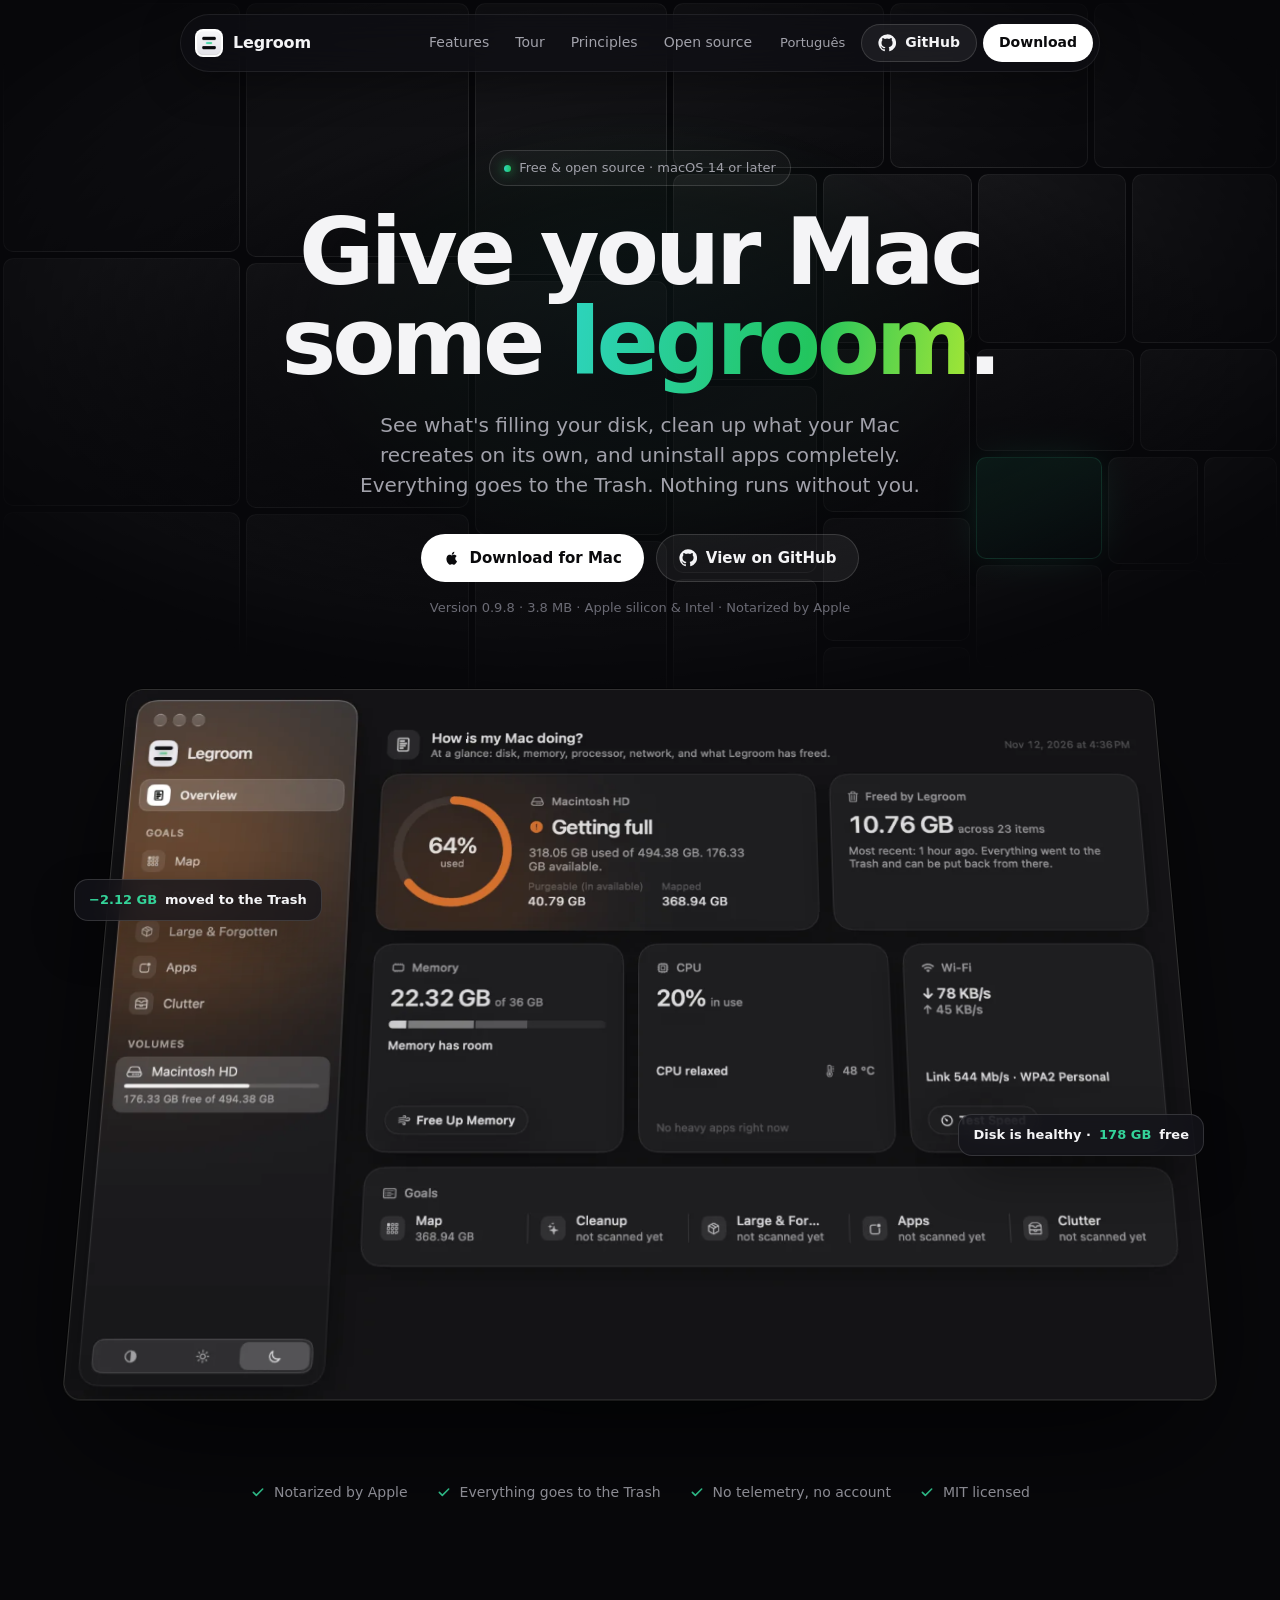
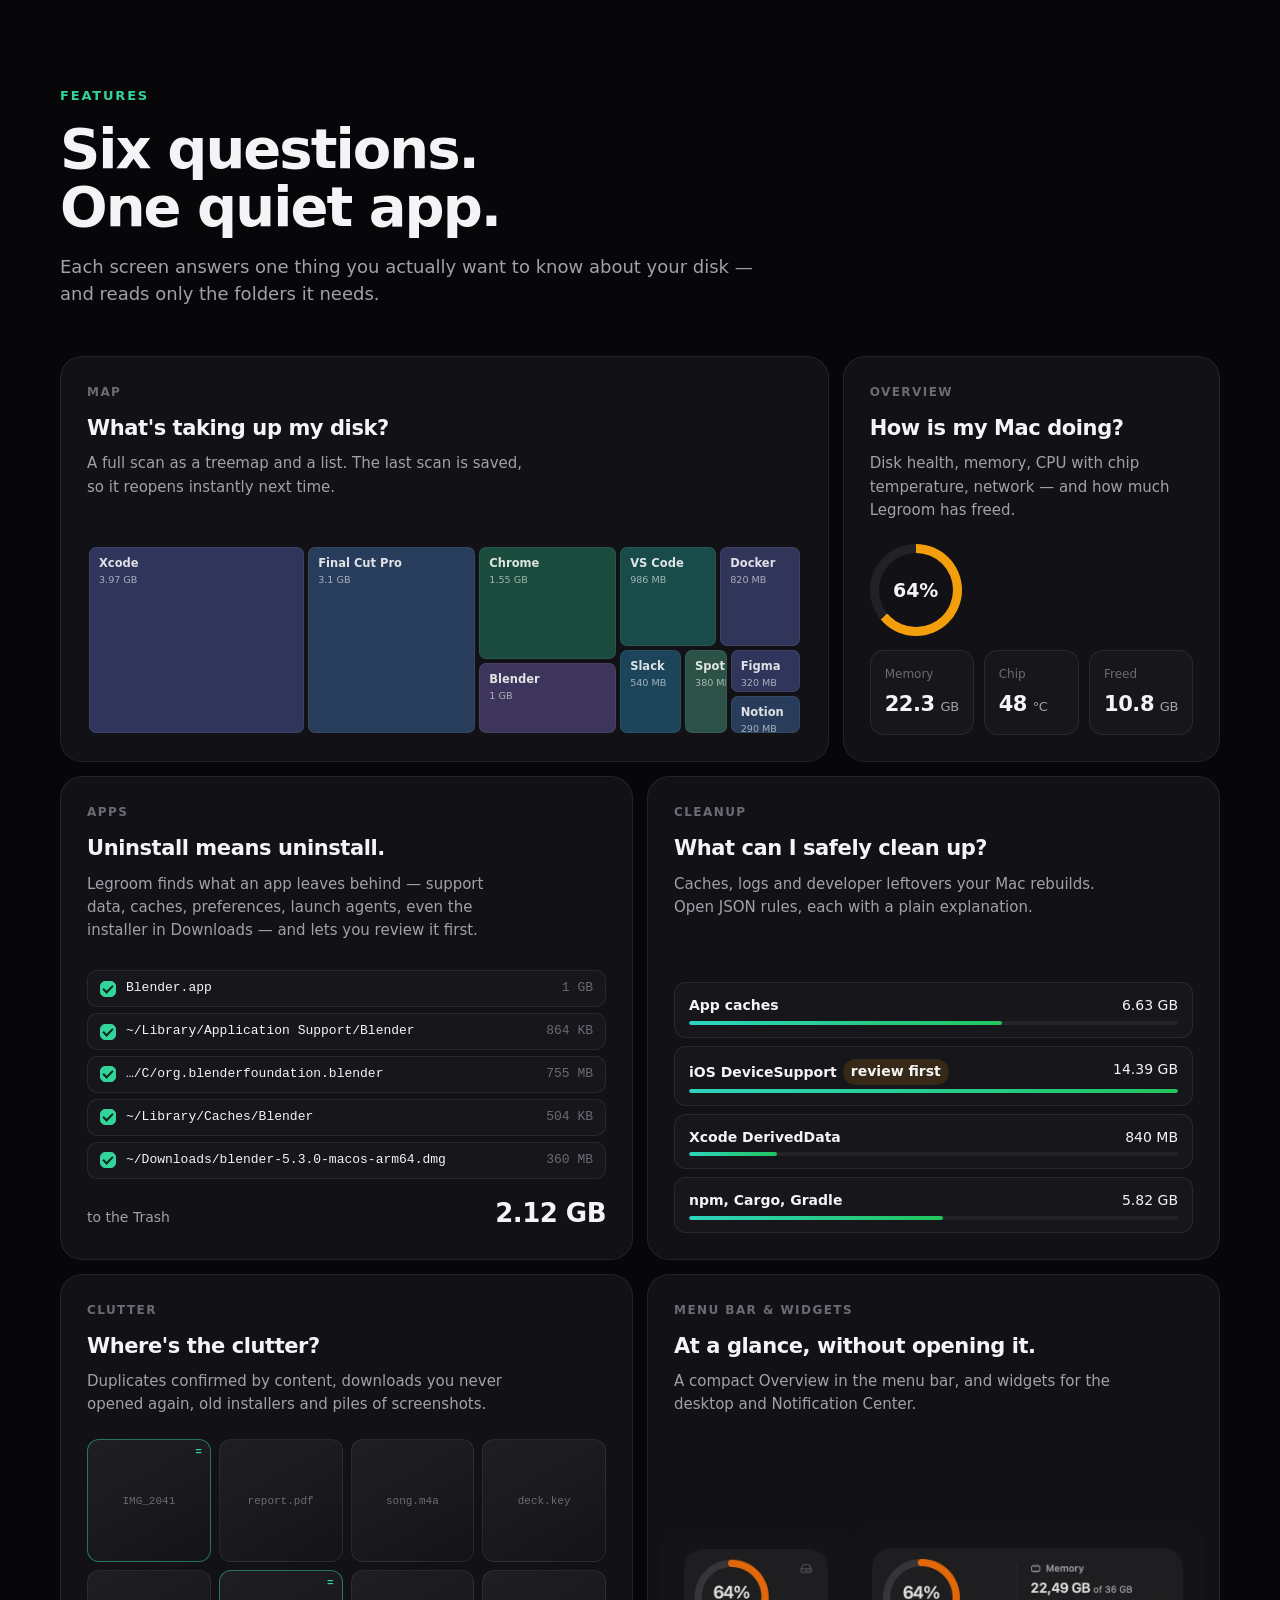
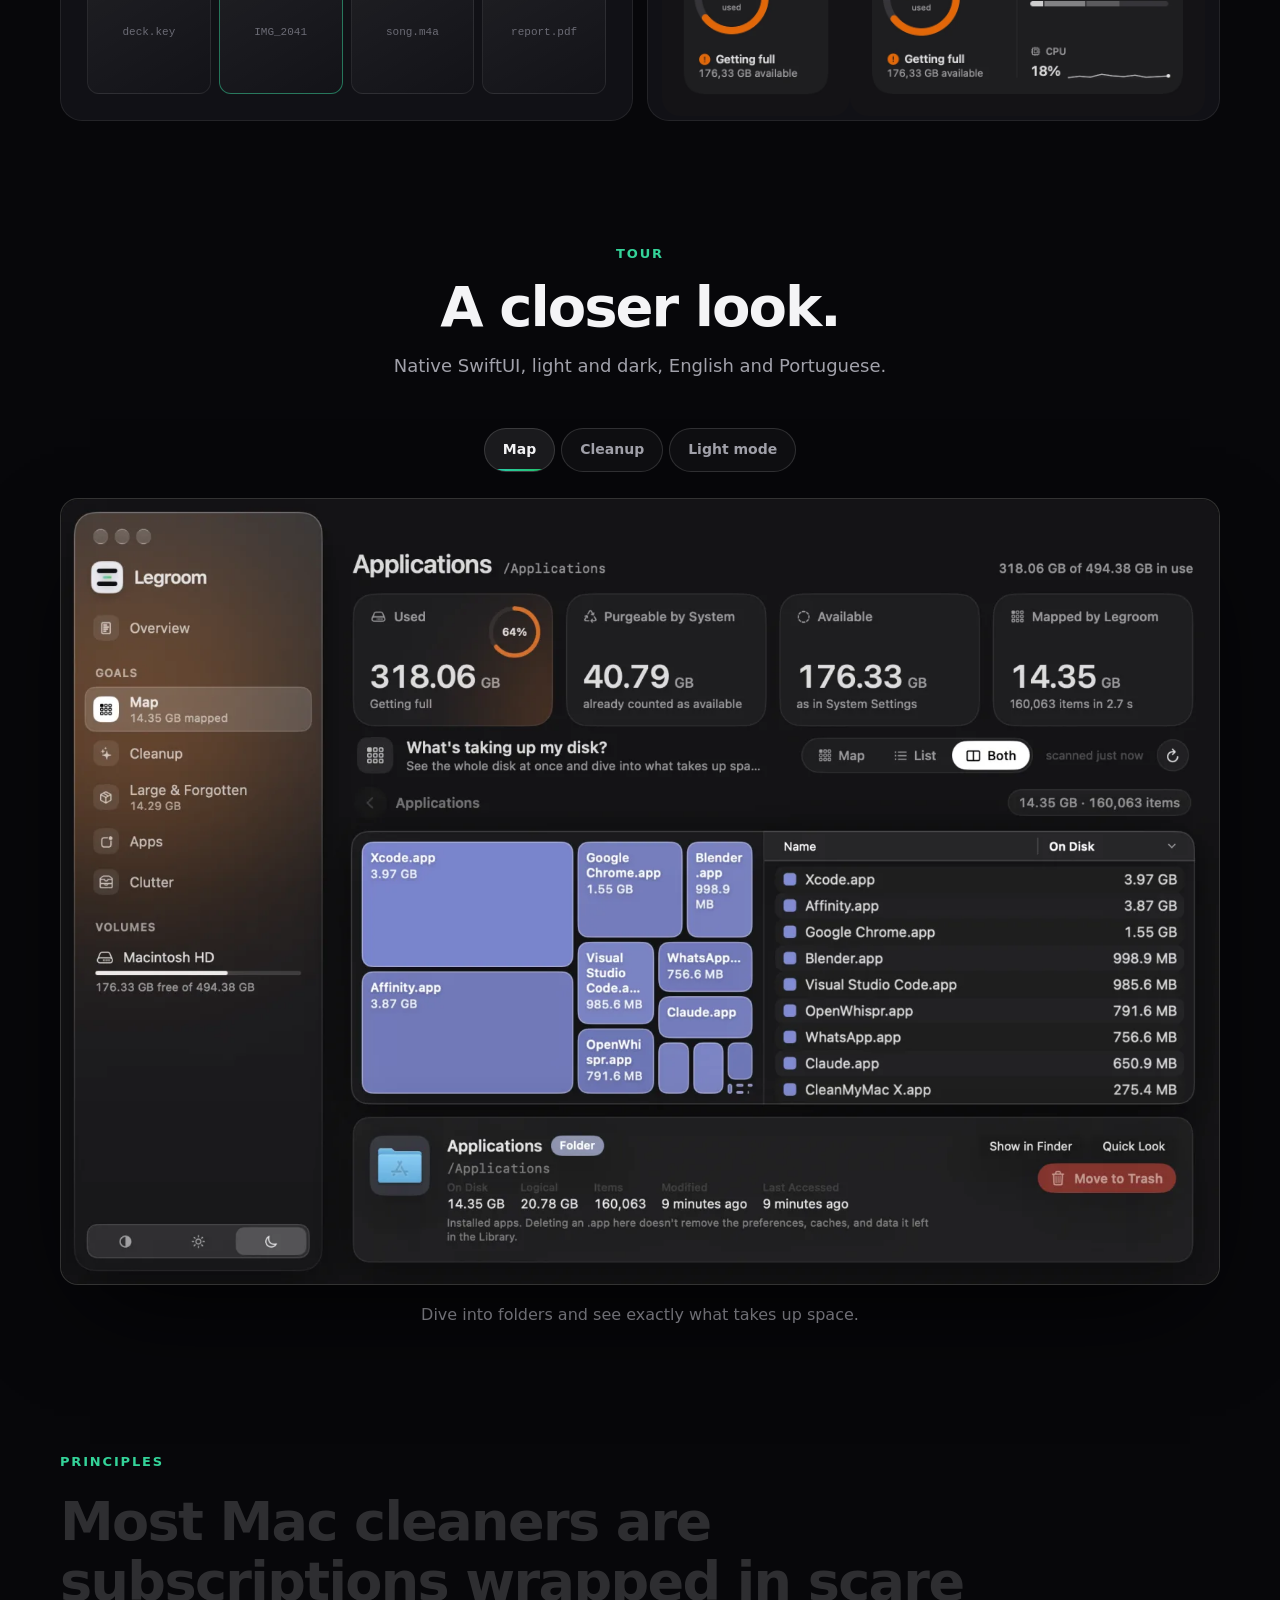
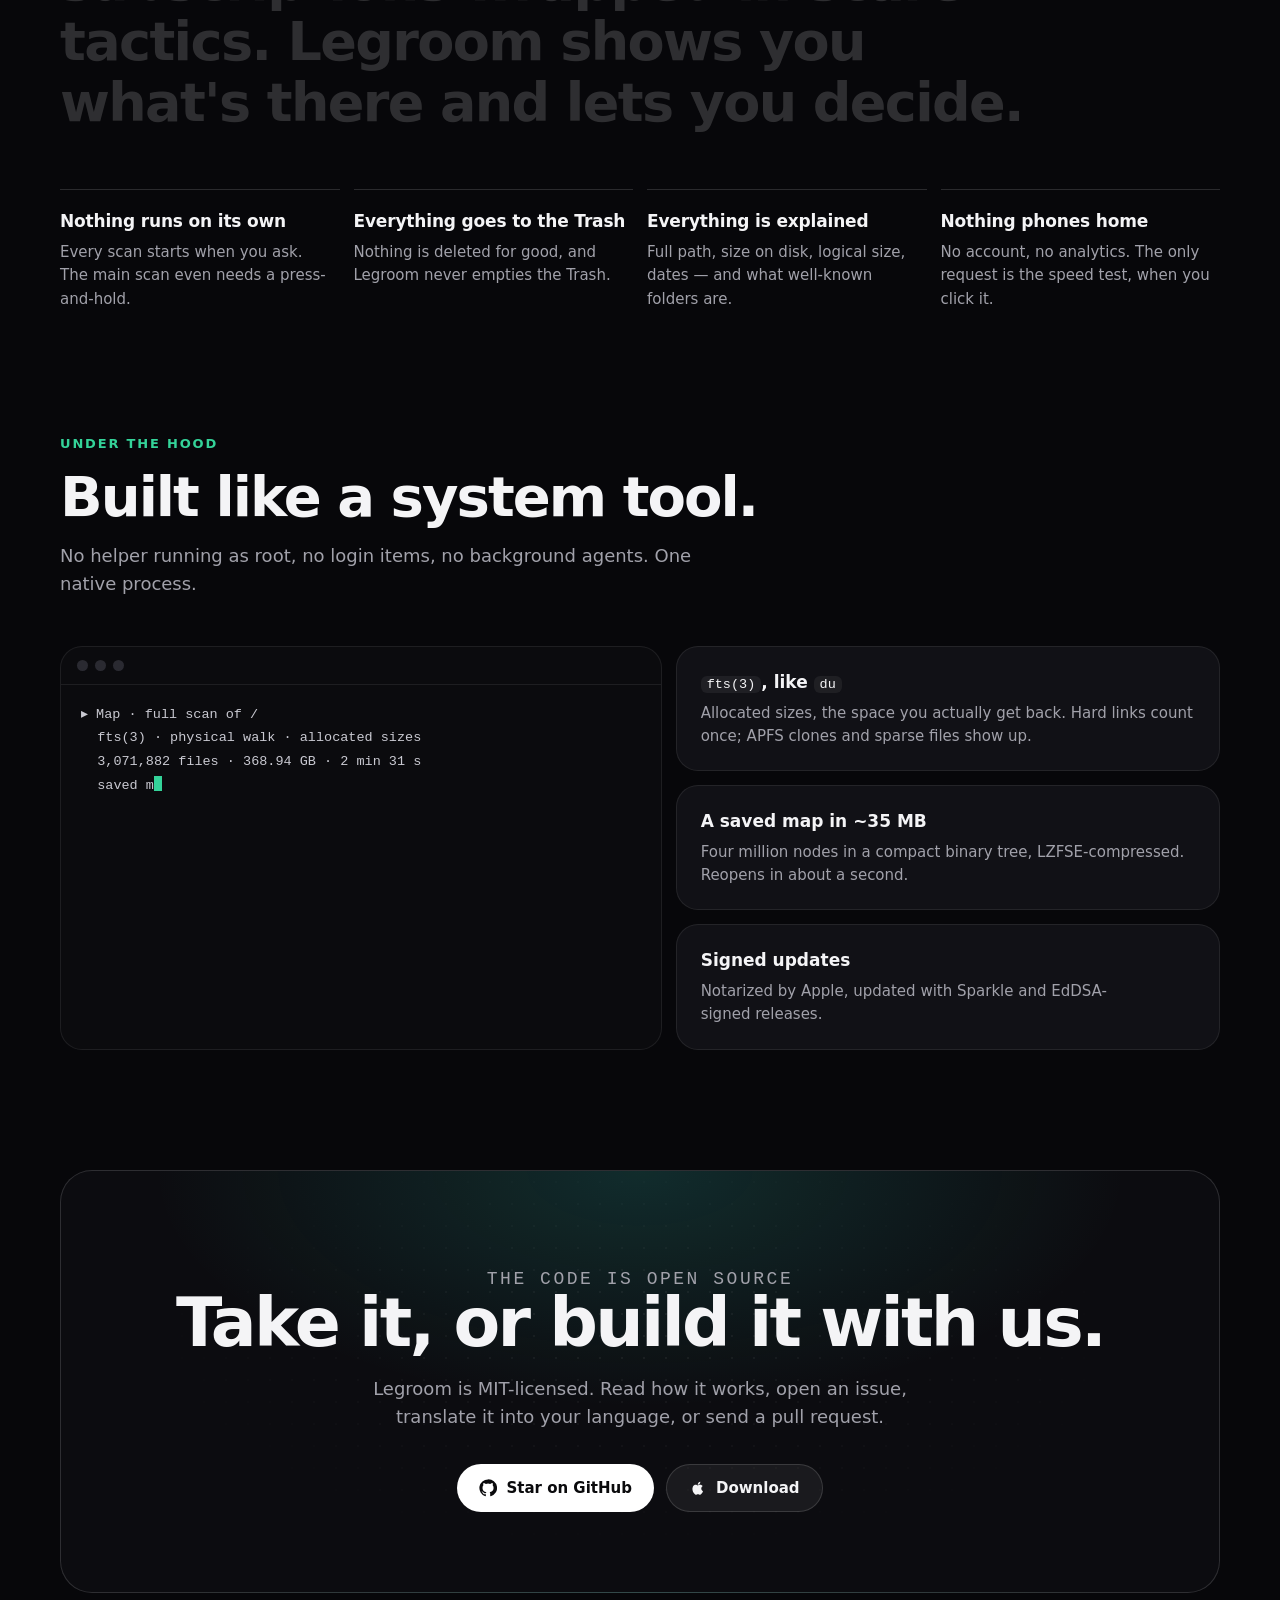
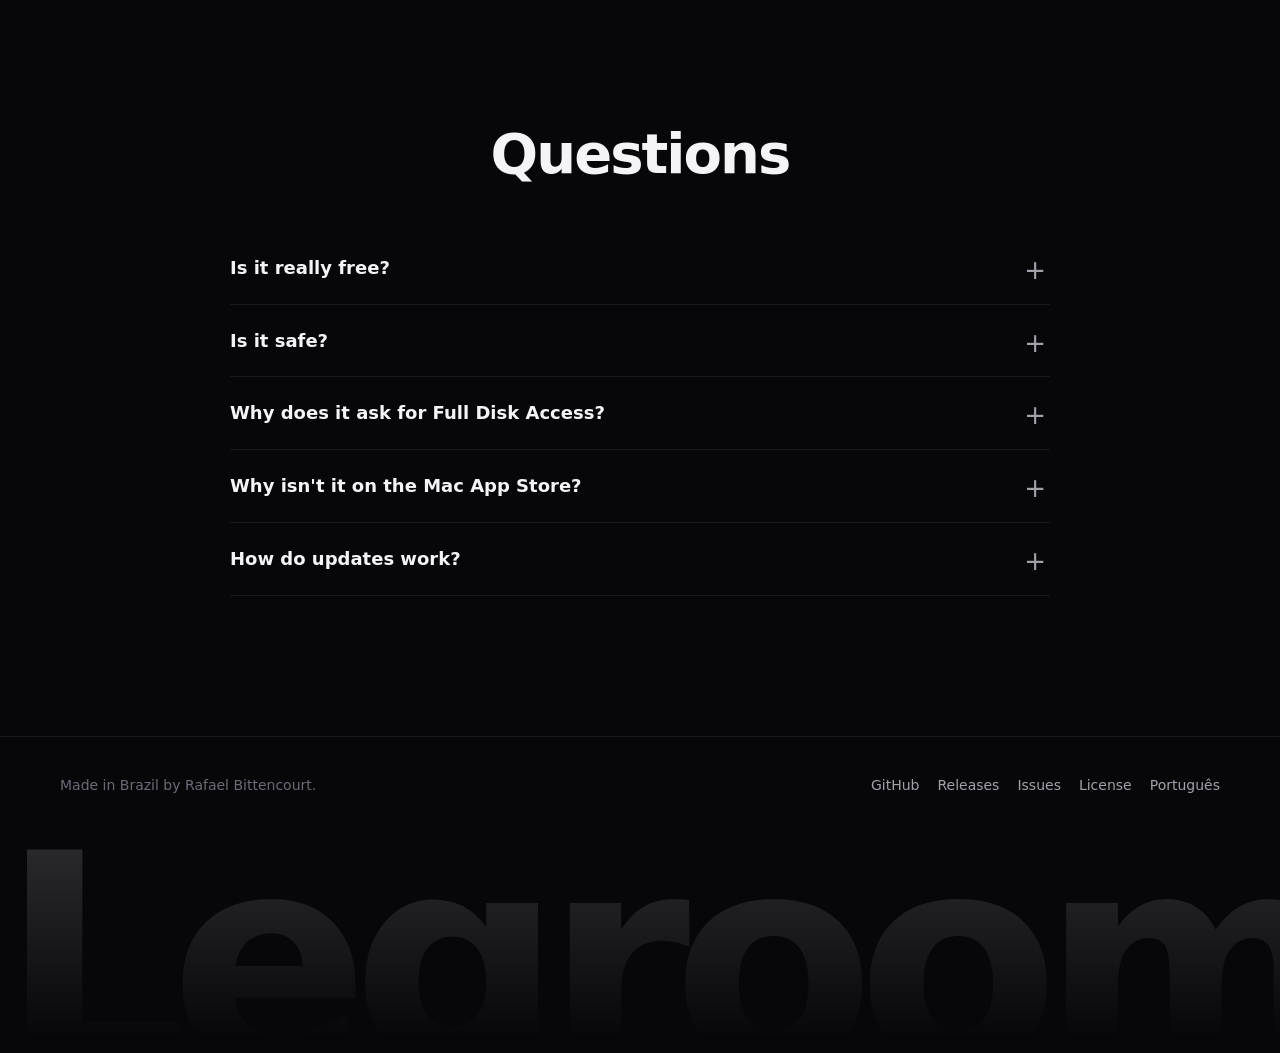
==== docs/index.html @ 9e1b2bcd "Add the website (GitHub Pages, English and Portuguese) A one-page site in docs/, generated by tools/" ====
<!doctype html>
<html lang="en">
<head>
<meta charset="utf-8">
<meta name="viewport" content="width=device-width, initial-scale=1, viewport-fit=cover">
<title>Legroom — free, open-source storage manager for Mac</title>
<meta name="description" content="See what&#x27;s filling your Mac&#x27;s disk, clean up caches safely and uninstall apps completely. Free and open source. Everything goes to the Trash; nothing runs on its own.">
<link rel="canonical" href="https://rafabittt.github.io/legroom/">
<link rel="alternate" hreflang="en" href="https://rafabittt.github.io/legroom/">
<link rel="alternate" hreflang="pt-BR" href="https://rafabittt.github.io/legroom/pt/">
<link rel="alternate" hreflang="x-default" href="https://rafabittt.github.io/legroom/">
<meta name="theme-color" content="#07070a">
<meta property="og:type" content="website">
<meta property="og:title" content="Legroom — free, open-source storage manager for Mac">
<meta property="og:description" content="See what&#x27;s filling your Mac&#x27;s disk, clean up caches safely and uninstall apps completely. Free and open source. Everything goes to the Trash; nothing runs on its own.">
<meta property="og:url" content="https://rafabittt.github.io/legroom/">
<meta property="og:image" content="https://rafabittt.github.io/legroom/assets/og.png">
<meta property="og:image:width" content="1200"><meta property="og:image:height" content="630">
<meta name="twitter:card" content="summary_large_image">
<link rel="icon" type="image/png" href="assets/favicon.png">
<link rel="apple-touch-icon" href="assets/icon-180.png">
<link rel="stylesheet" href="assets/site.css?v=727777f7">
<link rel="preload" as="image" href="assets/overview-en.webp" fetchpriority="high">
<script type="application/ld+json">{"@context": "https://schema.org", "@type": "SoftwareApplication", "name": "Legroom", "operatingSystem": "macOS 14 or later", "applicationCategory": "UtilitiesApplication", "offers": {"@type": "Offer", "price": "0", "priceCurrency": "USD"}, "description": "See what's filling your Mac's disk, clean up caches safely and uninstall apps completely. Free and open source. Everything goes to the Trash; nothing runs on its own.", "url": "https://rafabittt.github.io/legroom/", "downloadUrl": "https://github.com/rafabittt/legroom/releases/latest", "license": "https://opensource.org/licenses/MIT", "codeRepository": "https://github.com/rafabittt/legroom", "inLanguage": "en", "image": "https://rafabittt.github.io/legroom/assets/og.png", "author": {"@type": "Person", "name": "Rafael Bittencourt"}}</script>
</head>
<body>
<a class="skip" href="#main">Skip to content</a>
<header class="nav">
  <a class="brand" href="./"><img src="assets/icon-180.png" alt="" width="28" height="28">Legroom</a>
  <nav class="links" aria-label="Sections"><a href="#features">Features</a><a href="#tour">Tour</a><a href="#principles">Principles</a><a href="#open-source">Open source</a></nav>
  <a class="lang" href="pt/" hreflang="pt-BR" lang="pt-BR">Português</a>
  <a class="btn btn-ghost btn-sm" href="https://github.com/rafabittt/legroom" aria-label="GitHub"><svg viewBox="0 0 24 24" fill="currentColor" aria-hidden="true"><path d="M12 .5a11.5 11.5 0 0 0-3.64 22.41c.58.1.79-.25.79-.56v-2c-3.2.7-3.88-1.37-3.88-1.37-.52-1.33-1.28-1.69-1.28-1.69-1.05-.72.08-.7.08-.7 1.16.08 1.77 1.19 1.77 1.19 1.03 1.77 2.7 1.26 3.36.96.1-.75.4-1.26.73-1.55-2.55-.29-5.24-1.28-5.24-5.69 0-1.26.45-2.29 1.19-3.09-.12-.29-.52-1.46.11-3.05 0 0 .97-.31 3.17 1.18a11 11 0 0 1 5.77 0c2.2-1.49 3.17-1.18 3.17-1.18.63 1.59.23 2.76.11 3.05.74.8 1.19 1.83 1.19 3.09 0 4.42-2.69 5.39-5.26 5.68.41.36.78 1.06.78 2.14v3.17c0 .31.21.67.8.56A11.5 11.5 0 0 0 12 .5z"/></svg><span class="lbl">GitHub</span><span class="stars" data-stars hidden><svg viewBox="0 0 24 24" fill="currentColor" aria-hidden="true" style="width:14px;height:14px"><path d="M12 2.5l2.9 6.1 6.6.8-4.9 4.5 1.3 6.6L12 17.3 6.1 20.5l1.3-6.6L2.5 9.4l6.6-.8z"/></svg><b></b></span></a>
  <a class="btn btn-primary btn-sm" href="https://github.com/rafabittt/legroom/releases/latest" data-dl>Download</a>
</header>

<main id="main">
<section class="hero" aria-labelledby="h1" style="padding-top:150px">
  <div class="tree" aria-hidden="true"></div>
  <div class="wrap hero-in">
    <span class="eyebrow"><span class="dot"></span>Free &amp; open source · macOS 14 or later</span>
    <h1 id="h1">Give your Mac some <em>legroom</em>.</h1>
    <p class="lead">See what&#x27;s filling your disk, clean up what your Mac recreates on its own, and uninstall apps completely. Everything goes to the Trash. Nothing runs without you.</p>
    <div class="ctas">
      <a class="btn btn-primary" href="https://github.com/rafabittt/legroom/releases/latest" data-dl><svg viewBox="0 0 24 24" fill="currentColor" aria-hidden="true"><path d="M16.37 12.8c-.02-2.2 1.8-3.26 1.88-3.31-1.03-1.5-2.62-1.7-3.18-1.73-1.35-.14-2.64.8-3.33.8-.69 0-1.74-.78-2.87-.76-1.47.02-2.83.86-3.59 2.18-1.53 2.66-.39 6.6 1.1 8.76.73 1.06 1.6 2.24 2.73 2.2 1.1-.04 1.51-.71 2.84-.71 1.32 0 1.7.71 2.86.69 1.18-.02 1.93-1.07 2.65-2.14.84-1.23 1.18-2.42 1.2-2.48-.03-.01-2.3-.88-2.32-3.5zM14.2 6.33c.6-.73 1.01-1.75.9-2.76-.87.04-1.92.58-2.54 1.31-.56.64-1.05 1.67-.92 2.66.97.08 1.96-.49 2.56-1.21z"/></svg>Download for Mac</a>
      <a class="btn btn-ghost" href="https://github.com/rafabittt/legroom"><svg viewBox="0 0 24 24" fill="currentColor" aria-hidden="true"><path d="M12 .5a11.5 11.5 0 0 0-3.64 22.41c.58.1.79-.25.79-.56v-2c-3.2.7-3.88-1.37-3.88-1.37-.52-1.33-1.28-1.69-1.28-1.69-1.05-.72.08-.7.08-.7 1.16.08 1.77 1.19 1.77 1.19 1.03 1.77 2.7 1.26 3.36.96.1-.75.4-1.26.73-1.55-2.55-.29-5.24-1.28-5.24-5.69 0-1.26.45-2.29 1.19-3.09-.12-.29-.52-1.46.11-3.05 0 0 .97-.31 3.17 1.18a11 11 0 0 1 5.77 0c2.2-1.49 3.17-1.18 3.17-1.18.63 1.59.23 2.76.11 3.05.74.8 1.19 1.83 1.19 3.09 0 4.42-2.69 5.39-5.26 5.68.41.36.78 1.06.78 2.14v3.17c0 .31.21.67.8.56A11.5 11.5 0 0 0 12 .5z"/></svg>View on GitHub<span class="stars" data-stars hidden><svg viewBox="0 0 24 24" fill="currentColor" aria-hidden="true" style="width:14px;height:14px"><path d="M12 2.5l2.9 6.1 6.6.8-4.9 4.5 1.3 6.6L12 17.3 6.1 20.5l1.3-6.6L2.5 9.4l6.6-.8z"/></svg><b></b></span></a>
    </div>
    <p class="meta">Version <span data-version>0.9.8</span> · <span data-size>3.8 MB</span> · Apple silicon &amp; Intel · Notarized by Apple</p>
  </div>
  <div class="stage">
    <div class="chip c1"><span class="n">−2.12 GB</span> moved to the Trash</div>
    <div class="chip c2">Disk is healthy · <span class="n">178 GB</span> free</div>
    <div class="window"><img src="assets/overview-en.webp" alt="Legroom&#x27;s Overview: disk health, memory, CPU with temperature, network and space freed so far" width="1600" height="1085" fetchpriority="high"></div>
  </div>
  <div class="wrap trust"><span><svg viewBox="0 0 24 24" fill="none" stroke="currentColor" stroke-width="2.4" stroke-linecap="round" stroke-linejoin="round" aria-hidden="true"><path d="M5 12.5l4.5 4.5L19 7.5"/></svg>Notarized by Apple</span><span><svg viewBox="0 0 24 24" fill="none" stroke="currentColor" stroke-width="2.4" stroke-linecap="round" stroke-linejoin="round" aria-hidden="true"><path d="M5 12.5l4.5 4.5L19 7.5"/></svg>Everything goes to the Trash</span><span><svg viewBox="0 0 24 24" fill="none" stroke="currentColor" stroke-width="2.4" stroke-linecap="round" stroke-linejoin="round" aria-hidden="true"><path d="M5 12.5l4.5 4.5L19 7.5"/></svg>No telemetry, no account</span><span><svg viewBox="0 0 24 24" fill="none" stroke="currentColor" stroke-width="2.4" stroke-linecap="round" stroke-linejoin="round" aria-hidden="true"><path d="M5 12.5l4.5 4.5L19 7.5"/></svg>MIT licensed</span></div>
</section>

<section id="features" aria-labelledby="f-h">
  <div class="wrap">
    <div class="head rv"><span class="kicker">Features</span><h2 id="f-h">Six questions. One quiet app.</h2><p>Each screen answers one thing you actually want to know about your disk — and reads only the folders it needs.</p></div>
    <div class="bento">
      <article class="cell w4 rv">
        <span class="tag">Map</span><h3>What&#x27;s taking up my disk?</h3><p>A full scan as a treemap and a list. The last scan is saved, so it reopens instantly next time.</p>
        <div class="viz"><div class="mini-tree" data-items='[{&quot;n&quot;: &quot;Xcode&quot;, &quot;s&quot;: &quot;3.97 GB&quot;, &quot;v&quot;: 397}, {&quot;n&quot;: &quot;Final Cut Pro&quot;, &quot;s&quot;: &quot;3.1 GB&quot;, &quot;v&quot;: 310}, {&quot;n&quot;: &quot;Chrome&quot;, &quot;s&quot;: &quot;1.55 GB&quot;, &quot;v&quot;: 155}, {&quot;n&quot;: &quot;Blender&quot;, &quot;s&quot;: &quot;1 GB&quot;, &quot;v&quot;: 100}, {&quot;n&quot;: &quot;VS Code&quot;, &quot;s&quot;: &quot;986 MB&quot;, &quot;v&quot;: 98}, {&quot;n&quot;: &quot;Docker&quot;, &quot;s&quot;: &quot;820 MB&quot;, &quot;v&quot;: 82}, {&quot;n&quot;: &quot;Slack&quot;, &quot;s&quot;: &quot;540 MB&quot;, &quot;v&quot;: 54}, {&quot;n&quot;: &quot;Spotify&quot;, &quot;s&quot;: &quot;380 MB&quot;, &quot;v&quot;: 38}, {&quot;n&quot;: &quot;Figma&quot;, &quot;s&quot;: &quot;320 MB&quot;, &quot;v&quot;: 32}, {&quot;n&quot;: &quot;Notion&quot;, &quot;s&quot;: &quot;290 MB&quot;, &quot;v&quot;: 29}]' aria-hidden="true"></div></div>
      </article>
      <article class="cell rv d1" data-enter>
        <span class="tag">Overview</span><h3>How is my Mac doing?</h3><p>Disk health, memory, CPU with chip temperature, network — and how much Legroom has freed.</p>
        <div class="viz"><div class="ring" style="--to:64" data-v="64%" aria-hidden="true"></div><div class="metrics"><div class="metric"><small>Memory</small><b><span data-count="22.3" data-dec="1">0</span><i> GB</i></b></div><div class="metric"><small>Chip</small><b><span data-count="48" data-dec="0">0</span><i> °C</i></b></div><div class="metric"><small>Freed</small><b><span data-count="10.8" data-dec="1">0</span><i> GB</i></b></div></div></div>
      </article>
      <article class="cell w3 rv" data-enter>
        <span class="tag">Apps</span><h3>Uninstall means uninstall.</h3><p>Legroom finds what an app leaves behind — support data, caches, preferences, launch agents, even the installer in Downloads — and lets you review it first.</p>
        <div class="viz"><ul class="ulist" aria-hidden="true"><li><span class="bx"></span><span>Blender.app</span><span class="sz">1 GB</span></li><li><span class="bx"></span><span>~/Library/Application Support/Blender</span><span class="sz">864 KB</span></li><li><span class="bx"></span><span>…/C/org.blenderfoundation.blender</span><span class="sz">755 MB</span></li><li><span class="bx"></span><span>~/Library/Caches/Blender</span><span class="sz">504 KB</span></li><li><span class="bx"></span><span>~/Downloads/blender-5.3.0-macos-arm64.dmg</span><span class="sz">360 MB</span></li></ul>
        <div class="utotal"><span>to the Trash</span><b data-utotal data-v="2.12 GB">2.12 GB</b></div></div>
      </article>
      <article class="cell w3 rv d1" data-enter>
        <span class="tag">Cleanup</span><h3>What can I safely clean up?</h3><p>Caches, logs and developer leftovers your Mac rebuilds. Open JSON rules, each with a plain explanation.</p>
        <div class="viz rows"><div class="row"><b>App caches</b><span>6.63 GB</span><div class="bar"><i style="--w:64%"></i></div></div><div class="row"><b>iOS DeviceSupport<span class=pill>review first</span></b><span>14.39 GB</span><div class="bar"><i style="--w:100%"></i></div></div><div class="row"><b>Xcode DerivedData</b><span>840 MB</span><div class="bar"><i style="--w:18%"></i></div></div><div class="row"><b>npm, Cargo, Gradle</b><span>5.82 GB</span><div class="bar"><i style="--w:52%"></i></div></div></div>
      </article>
      <article class="cell w3 rv">
        <span class="tag">Clutter</span><h3>Where&#x27;s the clutter?</h3><p>Duplicates confirmed by content, downloads you never opened again, old installers and piles of screenshots.</p>
        <div class="viz"><div class="dupes" aria-hidden="true"><div class="dupe">IMG_2041</div><div class="dupe">report.pdf</div><div class="dupe">song.m4a</div><div class="dupe">deck.key</div><div class="dupe">deck.key</div><div class="dupe">IMG_2041</div><div class="dupe">song.m4a</div><div class="dupe">report.pdf</div></div></div>
      </article>
      <article class="cell w3 rv d1">
        <span class="tag">Menu bar &amp; widgets</span><h3>At a glance, without opening it.</h3><p>A compact Overview in the menu bar, and widgets for the desktop and Notification Center.</p>
        <div class="viz widgets"><img src="assets/widget-small.webp" alt="" width="416" height="416" loading="lazy" class="ws"><img src="assets/widget-medium.webp" alt="" width="776" height="416" loading="lazy" class="wm"></div>
      </article>
    </div>
  </div>
</section>

<section id="tour" aria-labelledby="t-h">
  <div class="wrap show">
    <div class="head center rv"><span class="kicker">Tour</span><h2 id="t-h">A closer look.</h2><p>Native SwiftUI, light and dark, English and Portuguese.</p></div>
    <div class="tabs" role="tablist"><button class="tab" role="tab" aria-selected="true" data-caption="Dive into folders and see exactly what takes up space.">Map<span class="prog"></span></button><button class="tab" role="tab" aria-selected="false" data-caption="A conservative selection is pre-checked; the rest is your call.">Cleanup<span class="prog"></span></button><button class="tab" role="tab" aria-selected="false" data-caption="Light and dark, following your Mac — or your choice.">Light mode<span class="prog"></span></button></div>
    <div class="screens rv"><img src="assets/map-en.webp" alt="Map" width="1600" height="1085" loading="lazy" decoding="async" class=on><img src="assets/cleanup-en.webp" alt="Cleanup" width="1600" height="1085" loading="lazy" decoding="async"><img src="assets/overview-light-en.webp" alt="Light mode" width="1600" height="1085" loading="lazy" decoding="async"></div>
    <p class="caption" aria-live="polite"></p>
  </div>
</section>

<section id="principles" aria-labelledby="p-h">
  <div class="wrap">
    <span class="kicker">Principles</span>
    <h2 id="p-h" class="manifesto" style="margin-top:18px"><span class="w">Most</span> <span class="w">Mac</span> <span class="w">cleaners</span> <span class="w">are</span> <span class="w">subscriptions</span> <span class="w">wrapped</span> <span class="w">in</span> <span class="w">scare</span> <span class="w">tactics.</span> <span class="w g">Legroom</span> <span class="w g">shows</span> <span class="w g">you</span> <span class="w g">what&#x27;s</span> <span class="w g">there</span> <span class="w g">and</span> <span class="w g">lets</span> <span class="w g">you</span> <span class="w g">decide.</span></h2>
    <div class="rules"><div class="rule rv d0"><b>Nothing runs on its own</b><p>Every scan starts when you ask. The main scan even needs a press-and-hold.</p></div><div class="rule rv d1"><b>Everything goes to the Trash</b><p>Nothing is deleted for good, and Legroom never empties the Trash.</p></div><div class="rule rv d2"><b>Everything is explained</b><p>Full path, size on disk, logical size, dates — and what well-known folders are.</p></div><div class="rule rv d3"><b>Nothing phones home</b><p>No account, no analytics. The only request is the speed test, when you click it.</p></div></div>
  </div>
</section>

<section aria-labelledby="hood-h">
  <div class="wrap">
    <div class="head rv"><span class="kicker">Under the hood</span><h2 id="hood-h">Built like a system tool.</h2><p>No helper running as root, no login items, no background agents. One native process.</p></div>
    <div class="hood">
      <div class="term rv" data-enter><div class="bar"><i></i><i></i><i></i></div><pre aria-label="Example output"><span class="k">▸ Map</span> · full scan of <span class="s">/</span>
  <span class="c">fts(3) · physical walk · allocated sizes</span>
  3,071,882 files · 368.94 GB · 2 min 31 s
  saved map: 3.97M nodes → 35 MB <span class="c">(LZFSE)</span>

<span class="k">▸ Apps</span> · uninstall <span class="s">Nod</span>
  <span class="c">dev.nod.desktop + helpers · exact names only</span>
  ~/.nod-desktop                       4.83 GB
  ~/Library/Application Support/nod    1.88 GB
  ~/Downloads/nod-arm64.dmg            337 MB
  → 7 items, 8.1 GB moved to the Trash <span class="c">(never deleted)</span></pre></div>
      <div class="facts"><div class="fact rv d0"><b><code>fts(3)</code>, like <code>du</code></b><p>Allocated sizes, the space you actually get back. Hard links count once; APFS clones and sparse files show up.</p></div><div class="fact rv d1"><b>A saved map in ~35 MB</b><p>Four million nodes in a compact binary tree, LZFSE-compressed. Reopens in about a second.</p></div><div class="fact rv d2"><b>Signed updates</b><p>Notarized by Apple, updated with Sparkle and EdDSA-signed releases.</p></div></div>
    </div>
  </div>
</section>

<section id="open-source" class="oss" aria-labelledby="o-h">
  <div class="wrap">
    <div class="oss-card rv">
      <p class="mono">The code is open source</p>
      <h2 id="o-h">Take it, or build it with us.</h2>
      <p>Legroom is MIT-licensed. Read how it works, open an issue, translate it into your language, or send a pull request.</p>
      <div class="ctas">
        <a class="btn btn-primary" href="https://github.com/rafabittt/legroom"><svg viewBox="0 0 24 24" fill="currentColor" aria-hidden="true"><path d="M12 .5a11.5 11.5 0 0 0-3.64 22.41c.58.1.79-.25.79-.56v-2c-3.2.7-3.88-1.37-3.88-1.37-.52-1.33-1.28-1.69-1.28-1.69-1.05-.72.08-.7.08-.7 1.16.08 1.77 1.19 1.77 1.19 1.03 1.77 2.7 1.26 3.36.96.1-.75.4-1.26.73-1.55-2.55-.29-5.24-1.28-5.24-5.69 0-1.26.45-2.29 1.19-3.09-.12-.29-.52-1.46.11-3.05 0 0 .97-.31 3.17 1.18a11 11 0 0 1 5.77 0c2.2-1.49 3.17-1.18 3.17-1.18.63 1.59.23 2.76.11 3.05.74.8 1.19 1.83 1.19 3.09 0 4.42-2.69 5.39-5.26 5.68.41.36.78 1.06.78 2.14v3.17c0 .31.21.67.8.56A11.5 11.5 0 0 0 12 .5z"/></svg>Star on GitHub<span class="stars" data-stars hidden><svg viewBox="0 0 24 24" fill="currentColor" aria-hidden="true" style="width:14px;height:14px"><path d="M12 2.5l2.9 6.1 6.6.8-4.9 4.5 1.3 6.6L12 17.3 6.1 20.5l1.3-6.6L2.5 9.4l6.6-.8z"/></svg><b></b></span></a>
        <a class="btn btn-ghost" href="https://github.com/rafabittt/legroom/releases/latest" data-dl><svg viewBox="0 0 24 24" fill="currentColor" aria-hidden="true"><path d="M16.37 12.8c-.02-2.2 1.8-3.26 1.88-3.31-1.03-1.5-2.62-1.7-3.18-1.73-1.35-.14-2.64.8-3.33.8-.69 0-1.74-.78-2.87-.76-1.47.02-2.83.86-3.59 2.18-1.53 2.66-.39 6.6 1.1 8.76.73 1.06 1.6 2.24 2.73 2.2 1.1-.04 1.51-.71 2.84-.71 1.32 0 1.7.71 2.86.69 1.18-.02 1.93-1.07 2.65-2.14.84-1.23 1.18-2.42 1.2-2.48-.03-.01-2.3-.88-2.32-3.5zM14.2 6.33c.6-.73 1.01-1.75.9-2.76-.87.04-1.92.58-2.54 1.31-.56.64-1.05 1.67-.92 2.66.97.08 1.96-.49 2.56-1.21z"/></svg>Download</a>
      </div>
    </div>
  </div>
</section>

<section aria-labelledby="faq-h">
  <div class="wrap faq">
    <div class="head center"><h2 id="faq-h">Questions</h2></div>
    <details><summary>Is it really free?</summary><p>Yes. No trial, no subscription, no in-app purchases. The code is on GitHub under the MIT license.</p></details><details><summary>Is it safe?</summary><p>Legroom never deletes anything permanently: everything goes to the Trash, where you can put it back. It&#x27;s signed with a Developer ID and notarized by Apple.</p></details><details><summary>Why does it ask for Full Disk Access?</summary><p>macOS hides some folders (Mail, Messages, some app containers) from every app. With Full Disk Access the scan is complete; without it, Legroom tells you what it couldn&#x27;t read.</p></details><details><summary>Why isn&#x27;t it on the Mac App Store?</summary><p>The App Store requires the sandbox, which makes a full disk scan, the process list and complete uninstalls impossible.</p></details><details><summary>How do updates work?</summary><p>Legroom › Check for Updates…, or automatic checks if you allow them. Updates are the same notarized releases published on GitHub.</p></details>
  </div>
</section>
</main>

<footer>
  <div class="wrap foot"><span>Made in Brazil by Rafael Bittencourt.</span><nav aria-label="Footer"><a href="https://github.com/rafabittt/legroom">GitHub</a><a href="https://github.com/rafabittt/legroom/releases">Releases</a><a href="https://github.com/rafabittt/legroom/issues">Issues</a><a href="https://github.com/rafabittt/legroom/blob/main/LICENSE">License</a><a href="pt/" hreflang="pt-BR">Português</a></nav></div>
  <div class="giant" aria-hidden="true">Legroom</div>
</footer>
<script src="assets/site.js?v=78d98ef4" defer></script>
</body>
</html>
---- docs/assets/site.css ----
/* Legroom website. Dark, quiet, one vivid color (the green of the app mark). */
:root {
  --bg: #07070a;
  --bg2: #0c0c10;
  --card: #111116;
  --card2: #16161c;
  --line: rgba(255, 255, 255, .08);
  --line2: rgba(255, 255, 255, .14);
  --text: #f4f4f6;
  --dim: #a1a1aa;
  --dim2: #6b6b75;
  --g1: #2dd4bf;
  --g2: #22c55e;
  --accent: #34d399;
  --warm: #f59e0b;
  --ease: cubic-bezier(.22, 1, .36, 1);
  --radius: 22px;
  --max: 1160px;
  color-scheme: dark;
}
* { box-sizing: border-box; }
html { scroll-behavior: smooth; scroll-padding-top: 90px; -webkit-text-size-adjust: 100%; }
body {
  margin: 0; background: var(--bg); color: var(--text);
  font: 16px/1.55 -apple-system, BlinkMacSystemFont, "SF Pro Text", "Inter", "Segoe UI", system-ui, sans-serif;
  -webkit-font-smoothing: antialiased; overflow-x: hidden;
}
img { max-width: 100%; height: auto; display: block; }
a { color: inherit; text-decoration: none; }
h1, h2, h3 { font-family: -apple-system, BlinkMacSystemFont, "SF Pro Display", "Inter", system-ui, sans-serif; margin: 0; text-wrap: balance; }
p { margin: 0; text-wrap: pretty; }
.wrap { width: min(var(--max), 100% - 40px); margin-inline: auto; }
.skip { position: absolute; left: -999px; top: 8px; background: #fff; color: #000; padding: 8px 14px; border-radius: 10px; z-index: 100; }
.skip:focus { left: 12px; }
:focus-visible { outline: 2px solid var(--accent); outline-offset: 3px; border-radius: 8px; }

/* ---------- nav ---------- */
.nav {
  position: fixed; top: 14px; left: 50%; translate: -50% 0; z-index: 50;
  display: flex; align-items: center; gap: 6px; padding: 6px 6px 6px 14px;
  width: min(920px, calc(100% - 24px));
  background: rgba(16, 16, 20, .62); border: 1px solid var(--line);
  backdrop-filter: saturate(160%) blur(18px); -webkit-backdrop-filter: saturate(160%) blur(18px);
  border-radius: 999px; box-shadow: 0 10px 40px rgba(0,0,0,.35);
  transition: background .3s var(--ease), border-color .3s var(--ease);
}
.nav.scrolled { background: rgba(12, 12, 16, .82); border-color: var(--line2); }
.brand { display: flex; align-items: center; gap: 10px; font-weight: 600; letter-spacing: -.01em; margin-right: auto; min-height: 44px; }
.brand img { width: 28px; height: 28px; border-radius: 8px; }
.nav .links { display: flex; gap: 2px; }
.nav .links a { color: var(--dim); font-size: 14px; padding: 10px 12px; border-radius: 999px; transition: color .2s, background .2s; }
.nav .links a:hover { color: var(--text); background: rgba(255,255,255,.06); }
.lang { color: var(--dim); font-size: 13px; padding: 10px 10px; min-height: 44px; display: inline-flex; align-items: center; }
.lang:hover { color: var(--text); }

/* ---------- buttons ---------- */
.btn {
  --bh: 48px;
  display: inline-flex; align-items: center; justify-content: center; gap: 9px;
  height: var(--bh); padding: 0 22px; border-radius: 999px; font-weight: 600; font-size: 15px;
  transition: transform .15s var(--ease), box-shadow .3s var(--ease), background .2s;
  white-space: nowrap; position: relative;
}
.btn:active { transform: scale(.97); }
.btn svg { width: 18px; height: 18px; flex: none; }
.btn-primary { background: #fff; color: #0a0a0c; box-shadow: 0 0 0 0 rgba(52,211,153,0); }
.btn-primary:hover { box-shadow: 0 8px 40px -6px rgba(52,211,153,.55); }
.btn-ghost { background: rgba(255,255,255,.06); color: var(--text); border: 1px solid var(--line2); }
.btn-ghost:hover { background: rgba(255,255,255,.1); }
.btn-sm { --bh: 38px; padding: 0 16px; font-size: 14px; }
.stars { display: inline-flex; align-items: center; gap: 5px; padding-left: 10px; margin-left: 2px; border-left: 1px solid var(--line2); color: var(--dim); font-variant-numeric: tabular-nums; }
.stars[hidden] { display: none; }

/* ---------- hero ---------- */
.hero { position: relative; padding: 150px 0 40px; text-align: center; isolation: isolate; overflow-x: clip; }
html { overflow-x: clip; }
.tree {
  position: absolute; inset: 0 0 auto 0; height: 760px; z-index: -1; overflow: hidden;
  -webkit-mask-image: radial-gradient(ellipse 80% 70% at 50% 40%, #000 30%, transparent 78%);
          mask-image: radial-gradient(ellipse 80% 70% at 50% 40%, #000 30%, transparent 78%);
}
.tree .blk {
  position: absolute; border-radius: 10px; border: 1px solid rgba(255,255,255,.1);
  background: linear-gradient(160deg, rgba(255,255,255,.085), rgba(255,255,255,.02));
  transition: left .9s var(--ease), top .9s var(--ease), width .9s var(--ease), height .9s var(--ease), opacity .6s var(--ease), transform .6s var(--ease), background .6s;
}
.tree .blk.hot { background: linear-gradient(160deg, rgba(52,211,153,.28), rgba(45,212,191,.05)); border-color: rgba(52,211,153,.45); box-shadow: 0 0 40px -8px rgba(52,211,153,.5); }
.tree .blk.gone { opacity: 0; transform: scale(.6) translateY(30px); }
.hero::before {
  content: ""; position: absolute; z-index: -2; left: 50%; top: 40px; width: 900px; height: 600px; translate: -50% 0;
  background: radial-gradient(closest-side, rgba(45,212,191,.16), rgba(34,197,94,.06) 50%, transparent 75%);
  filter: blur(10px);
}
.hero-in { position: relative; }
.hero-in::before { /* keeps the text readable over the living treemap */
  content: ""; position: absolute; z-index: -1; inset: -40px -10% -30px;
  background: radial-gradient(ellipse 55% 60% at 50% 50%, rgba(7,7,10,.82), rgba(7,7,10,.5) 55%, transparent 80%);
  pointer-events: none;
}
.eyebrow {
  display: inline-flex; align-items: center; gap: 8px; font-size: 13px; color: var(--dim);
  border: 1px solid var(--line2); background: rgba(255,255,255,.03); padding: 7px 14px; border-radius: 999px;
}
.eyebrow .dot { width: 7px; height: 7px; border-radius: 50%; background: linear-gradient(90deg, var(--g1), var(--g2)); box-shadow: 0 0 12px var(--g2); }
.hero h1 {
  font-size: clamp(44px, 8vw, 92px); line-height: .98; letter-spacing: -.045em; font-weight: 700; margin: 22px auto 0; max-width: 12ch;
}
.hero h1 em {
  font-style: normal;
  background: linear-gradient(100deg, var(--g1), var(--g2) 60%, #a3e635);
  -webkit-background-clip: text; background-clip: text; color: transparent;
}
.hero .lead { font-size: clamp(17px, 2vw, 20px); color: var(--dim); max-width: 600px; margin: 22px auto 0; line-height: 1.5; }
.ctas { display: flex; gap: 12px; justify-content: center; flex-wrap: wrap; margin-top: 34px; }
.meta { margin-top: 16px; color: var(--dim2); font-size: 13px; font-variant-numeric: tabular-nums; }
.hero-in > * { animation: rise .9s var(--ease) both; }
.hero-in > *:nth-child(2) { animation-delay: .06s; }
.hero-in > *:nth-child(3) { animation-delay: .12s; }
.hero-in > *:nth-child(4) { animation-delay: .18s; }
.hero-in > *:nth-child(5) { animation-delay: .24s; }
@keyframes rise { from { opacity: 0; transform: translateY(14px); filter: blur(6px); } }

/* app window with scroll-linked tilt */
.stage { perspective: 1600px; margin: 70px auto 0; width: min(1080px, 100% - 32px); position: relative; }
.stage::after {
  content: ""; position: absolute; inset: 18% 8% -6% 8%; z-index: -1; border-radius: 40px;
  background: radial-gradient(closest-side, rgba(52,211,153,.35), transparent 70%); filter: blur(40px);
}
.window {
  border-radius: 18px; overflow: hidden; border: 1px solid var(--line2);
  box-shadow: 0 50px 120px -30px rgba(0,0,0,.9), 0 0 0 1px rgba(0,0,0,.6);
  transform: rotateX(var(--tilt, 18deg)) scale(var(--scale, .94)); transform-origin: 50% 0;
  will-change: transform; background: #111;
}
.chip {
  position: absolute; z-index: 2; display: flex; align-items: center; gap: 8px;
  padding: 10px 14px; border-radius: 14px; font-size: 13px; font-weight: 600;
  background: rgba(20,20,26,.78); border: 1px solid var(--line2);
  backdrop-filter: blur(14px); -webkit-backdrop-filter: blur(14px);
  box-shadow: 0 20px 50px -12px rgba(0,0,0,.7);
  animation: float 6s ease-in-out infinite;
}
.chip .n { color: var(--accent); font-variant-numeric: tabular-nums; }
.chip.c1 { left: -26px; top: 26%; }
.chip.c2 { right: -24px; top: 58%; animation-delay: -3s; }
@keyframes float { 50% { transform: translateY(-10px); } }

/* ---------- trust row ---------- */
.trust { display: flex; flex-wrap: wrap; justify-content: center; gap: 10px 28px; padding: 60px 0 20px; color: var(--dim); font-size: 14px; }
.trust span { display: inline-flex; align-items: center; gap: 8px; }
.trust svg { width: 16px; height: 16px; color: var(--accent); }

/* ---------- sections ---------- */
section { padding: 120px 0 0; }
.head { max-width: 720px; margin-bottom: 48px; }
.head.center { margin-inline: auto; text-align: center; }
.kicker { font-size: 13px; letter-spacing: .14em; text-transform: uppercase; color: var(--accent); font-weight: 600; }
.head h2 { font-size: clamp(34px, 5vw, 56px); line-height: 1.04; letter-spacing: -.035em; margin-top: 12px; }
.head p { color: var(--dim); font-size: 18px; margin-top: 16px; }

/* ---------- bento ---------- */
.bento { display: grid; grid-template-columns: repeat(6, 1fr); gap: 14px; }
.cell {
  position: relative; grid-column: span 2; min-height: 320px; padding: 26px; border-radius: var(--radius);
  background: var(--card); border: 1px solid var(--line); overflow: hidden; isolation: isolate;
  display: flex; flex-direction: column;
}
.cell.w3 { grid-column: span 3; }
.cell.w4 { grid-column: span 4; }
.cell::before { /* cursor spotlight */
  content: ""; position: absolute; inset: 0; z-index: -1; opacity: 0; transition: opacity .3s;
  background: radial-gradient(420px circle at var(--mx, 50%) var(--my, 50%), rgba(52,211,153,.10), transparent 60%);
}
.cell::after { /* border glow */
  content: ""; position: absolute; inset: 0; border-radius: inherit; padding: 1px; pointer-events: none; opacity: 0; transition: opacity .3s;
  background: radial-gradient(260px circle at var(--mx, 50%) var(--my, 50%), rgba(52,211,153,.6), transparent 60%);
  -webkit-mask: linear-gradient(#000 0 0) content-box, linear-gradient(#000 0 0); -webkit-mask-composite: xor;
          mask: linear-gradient(#000 0 0) content-box exclude, linear-gradient(#000 0 0);
}
@media (hover: hover) and (pointer: fine) { .cell:hover::before, .cell:hover::after { opacity: 1; } }
.cell h3 { font-size: 21px; letter-spacing: -.02em; }
.cell p { color: var(--dim); font-size: 15px; margin-top: 8px; max-width: 46ch; }
.cell .tag { font-size: 12px; color: var(--dim2); text-transform: uppercase; letter-spacing: .12em; font-weight: 600; margin-bottom: 10px; }
.cell .viz { margin-top: auto; padding-top: 22px; }

/* mini treemap */
.mini-tree { position: relative; height: 190px; border-radius: 14px; overflow: hidden; }
.mini-tree .blk { position: absolute; border-radius: 7px; border: 1px solid rgba(255,255,255,.06); background: rgba(124,140,255,.28); transition: all .7s var(--ease); display: flex; align-items: flex-start; padding: 7px 9px; font-size: 11.5px; font-weight: 600; color: rgba(255,255,255,.85); overflow: hidden; white-space: nowrap; }
.mini-tree .blk small { display: block; font-weight: 500; opacity: .7; }

/* uninstall list */
.ulist { list-style: none; margin: 0; padding: 0; font: 13px/1.3 ui-monospace, "SF Mono", Menlo, monospace; }
.ulist li { display: flex; align-items: center; gap: 10px; padding: 9px 12px; border-radius: 10px; background: rgba(255,255,255,.025); border: 1px solid var(--line); margin-top: 6px; color: var(--dim); transition: transform .6s var(--ease), opacity .6s var(--ease), color .3s; }
.ulist li .sz { margin-left: auto; color: var(--dim2); font-variant-numeric: tabular-nums; }
.ulist li .bx { width: 16px; height: 16px; border-radius: 5px; border: 1.5px solid var(--dim2); flex: none; display: grid; place-items: center; transition: background .25s, border-color .25s; }
.ulist li.on .bx { background: var(--accent); border-color: var(--accent); }
.ulist li.on .bx::after { content: ""; width: 8px; height: 4px; border-left: 2px solid #06281a; border-bottom: 2px solid #06281a; rotate: -45deg; translate: 0 -1px; }
.ulist li.on { color: var(--text); }
.ulist li.out { transform: translateX(40px) scale(.96); opacity: 0; }
.utotal { display: flex; justify-content: space-between; align-items: baseline; margin-top: 14px; font-size: 14px; color: var(--dim); }
.utotal b { font-size: 26px; color: var(--text); letter-spacing: -.02em; font-variant-numeric: tabular-nums; }

/* cleanup rows */
.rows { display: grid; gap: 8px; }
.row { display: grid; grid-template-columns: 1fr auto; gap: 4px 12px; padding: 12px 14px; border-radius: 12px; background: rgba(255,255,255,.025); border: 1px solid var(--line); }
.row b { font-size: 14px; font-weight: 600; }
.row span { font-size: 14px; font-variant-numeric: tabular-nums; color: var(--text); }
.row .bar { grid-column: 1 / -1; height: 4px; border-radius: 4px; background: rgba(255,255,255,.06); overflow: hidden; }
.row .bar i { display: block; height: 100%; width: 0; border-radius: inherit; background: linear-gradient(90deg, var(--g1), var(--g2)); transition: width 1.4s var(--ease); }
.in .row .bar i { width: var(--w); }
.pill { display: inline-block; font-size: 11px; font-weight: 600; padding: 2px 8px; border-radius: 999px; background: rgba(245,158,11,.14); color: #fbbf24; margin-left: 6px; vertical-align: 1px; }

/* overview metrics */
.metrics { display: grid; grid-template-columns: repeat(3, 1fr); gap: 10px; }
.metric { padding: 14px; border-radius: 14px; background: rgba(255,255,255,.025); border: 1px solid var(--line); }
.metric small { color: var(--dim2); font-size: 12px; display: block; }
.metric b { font-size: 21px; letter-spacing: -.02em; font-variant-numeric: tabular-nums; display: block; margin-top: 4px; white-space: nowrap; }
.metric b i { font-style: normal; font-size: 13px; color: var(--dim); font-weight: 500; margin-left: 2px; }
.ring { --p: 0; width: 92px; height: 92px; border-radius: 50%; display: grid; place-items: center; margin-bottom: 14px;
  background: conic-gradient(var(--warm) calc(var(--p) * 1%), rgba(255,255,255,.07) 0); transition: --p 1.6s var(--ease); }
.ring::before { content: attr(data-v); width: 74px; height: 74px; border-radius: 50%; background: var(--card); display: grid; place-items: center; font-weight: 700; font-size: 19px; font-variant-numeric: tabular-nums; }
@property --p { syntax: "<number>"; inherits: false; initial-value: 0; }
.in .ring { --p: var(--to); }

/* clutter dupes */
.dupes { display: grid; grid-template-columns: repeat(4, 1fr); gap: 8px; }
.dupe { aspect-ratio: 1; border-radius: 12px; border: 1px solid var(--line); background: linear-gradient(150deg, rgba(255,255,255,.06), rgba(255,255,255,.01)); display: grid; place-items: center; font: 11px ui-monospace, Menlo, monospace; color: var(--dim2); position: relative; transition: transform .5s var(--ease), border-color .3s; }
.dupe.same { border-color: rgba(52,211,153,.5); }
.dupe.same::after { content: "="; position: absolute; top: 6px; right: 8px; color: var(--accent); font-weight: 700; }

/* widgets */
.widgets { display: flex; gap: 0; align-items: flex-end; justify-content: center; margin: 0 -18px -22px; }
.widgets img { border-radius: 18px; transition: transform .6s var(--ease); }
.widgets .ws { width: 34%; }
.widgets .wm { width: 64%; }
@media (hover: hover) and (pointer: fine) { .cell:hover .widgets .ws { transform: translateY(-6px) rotate(-2deg); } .cell:hover .widgets .wm { transform: translateY(-6px) rotate(1deg); } }

/* ---------- showcase tabs ---------- */
.tabs { display: flex; gap: 6px; justify-content: center; flex-wrap: wrap; margin-bottom: 26px; }
.tab { position: relative; overflow: hidden; border: 1px solid var(--line2); background: rgba(255,255,255,.03); color: var(--dim); border-radius: 999px; padding: 0 18px; height: 44px; font: inherit; font-size: 14px; font-weight: 600; cursor: pointer; transition: color .2s, background .2s; }
.tab[aria-selected="true"] { color: var(--text); background: rgba(255,255,255,.08); }
.tab .prog { position: absolute; left: 0; bottom: 0; height: 2px; width: 0; background: linear-gradient(90deg, var(--g1), var(--g2)); }
.tab[aria-selected="true"] .prog { animation: prog 6s linear forwards; }
.paused .tab .prog { animation-play-state: paused; }
@keyframes prog { to { width: 100%; } }
.screens { position: relative; border-radius: 18px; overflow: hidden; border: 1px solid var(--line2); box-shadow: 0 40px 100px -30px rgba(0,0,0,.9); aspect-ratio: 1600 / 1085; background: #111; }
.screens img { position: absolute; inset: 0; width: 100%; height: 100%; object-fit: cover; opacity: 0; transform: scale(1.02); transition: opacity .7s var(--ease), transform 1.2s var(--ease); }
.screens img.on { opacity: 1; transform: none; }
.caption { text-align: center; color: var(--dim); margin-top: 18px; min-height: 26px; }

/* ---------- principles (scroll word fill) ---------- */
.manifesto { font-size: clamp(30px, 4.6vw, 54px); line-height: 1.12; letter-spacing: -.03em; font-weight: 650; max-width: 980px; }
.manifesto .w { color: rgba(255,255,255,.16); transition: color .25s; }
.manifesto .w.lit { color: var(--text); }
.manifesto .w.g.lit { color: var(--accent); }
.rules { display: grid; grid-template-columns: repeat(4, 1fr); gap: 14px; margin-top: 56px; }
.rule { border-top: 1px solid var(--line2); padding-top: 18px; }
.rule b { font-size: 17px; letter-spacing: -.01em; }
.rule p { color: var(--dim); font-size: 15px; margin-top: 6px; }

/* ---------- under the hood ---------- */
.hood { display: grid; grid-template-columns: 1.05fr .95fr; gap: 14px; align-items: stretch; }
.term { border-radius: var(--radius); border: 1px solid var(--line); background: #0b0b0e; overflow: hidden; font: 13.5px/1.75 ui-monospace, "SF Mono", Menlo, monospace; }
.term .bar { display: flex; gap: 7px; padding: 13px 16px; border-bottom: 1px solid var(--line); }
.term .bar i { width: 11px; height: 11px; border-radius: 50%; background: #2a2a31; }
.term pre { margin: 0; padding: 18px 20px 22px; white-space: pre-wrap; color: #c9c9d1; min-height: 300px; }
.term .c { color: var(--dim2); }
.term .k { color: var(--accent); }
.term .s { color: #fbbf24; }
.caret { display: inline-block; width: 8px; height: 1.1em; vertical-align: -2px; background: var(--accent); animation: blink 1s steps(1) infinite; }
@keyframes blink { 50% { opacity: 0; } }
.facts { display: grid; gap: 14px; }
.fact { padding: 22px 24px; border-radius: var(--radius); background: var(--card); border: 1px solid var(--line); }
.fact b { font-size: 17px; }
.fact p { color: var(--dim); font-size: 15px; margin-top: 6px; }
.fact code { font: 13.5px ui-monospace, Menlo, monospace; color: var(--text); background: rgba(255,255,255,.06); padding: 1px 6px; border-radius: 6px; }

/* ---------- open source CTA ---------- */
.oss { text-align: center; padding: 120px 0 0; }
.oss-card {
  position: relative; border-radius: 32px; padding: 80px 28px; overflow: hidden; isolation: isolate;
  border: 1px solid var(--line2);
  background: radial-gradient(ellipse 60% 80% at 50% 0%, rgba(45,212,191,.16), transparent 70%), var(--bg2);
}
.oss-card::before { /* dot grid */
  content: ""; position: absolute; inset: 0; z-index: -1; opacity: .5;
  background-image: radial-gradient(rgba(255,255,255,.12) 1px, transparent 1px); background-size: 22px 22px;
  -webkit-mask-image: radial-gradient(ellipse 60% 70% at 50% 40%, #000, transparent 75%); mask-image: radial-gradient(ellipse 60% 70% at 50% 40%, #000, transparent 75%);
}
.oss h2 { font-size: clamp(36px, 6vw, 68px); letter-spacing: -.04em; line-height: 1; }
.oss p { color: var(--dim); font-size: 18px; max-width: 560px; margin: 18px auto 0; }
.mono { font: 12px ui-monospace, Menlo, monospace; letter-spacing: .14em; text-transform: uppercase; color: var(--dim2); margin-bottom: 18px; }

/* ---------- faq ---------- */
.faq { max-width: 820px; margin: 0 auto; }
.faq details { border-bottom: 1px solid var(--line); }
.faq summary { list-style: none; cursor: pointer; padding: 22px 40px 22px 0; font-size: 18px; font-weight: 600; position: relative; min-height: 44px; }
.faq summary::-webkit-details-marker { display: none; }
.faq summary::after { content: "+"; position: absolute; right: 4px; top: 18px; font-size: 26px; font-weight: 300; color: var(--dim); transition: rotate .3s var(--ease); }
.faq details[open] summary::after { rotate: 45deg; }
.faq details p { color: var(--dim); padding: 0 0 22px; max-width: 70ch; }

/* ---------- footer ---------- */
footer { margin-top: 140px; border-top: 1px solid var(--line); overflow: hidden; }
.foot { display: flex; flex-wrap: wrap; gap: 16px 28px; justify-content: space-between; align-items: center; padding: 28px 0; color: var(--dim2); font-size: 14px; }
.foot nav { display: flex; flex-wrap: wrap; gap: 4px 18px; }
.foot nav a { color: var(--dim); padding: 10px 0; display: inline-block; }
.foot nav a:hover { color: var(--text); }
.giant {
  font: 700 clamp(90px, 23vw, 330px)/.8 -apple-system, BlinkMacSystemFont, "SF Pro Display", system-ui, sans-serif;
  letter-spacing: -.06em; text-align: center; margin: 10px 0 -2.2vw; user-select: none;
  background: linear-gradient(180deg, rgba(255,255,255,.14), rgba(255,255,255,0) 85%);
  -webkit-background-clip: text; background-clip: text; color: transparent;
}

/* ---------- reveal ---------- */
.rv { opacity: 0; transform: translateY(24px); transition: opacity .9s var(--ease), transform .9s var(--ease); }
.rv.in { opacity: 1; transform: none; }
.rv.d1 { transition-delay: .08s; } .rv.d2 { transition-delay: .16s; } .rv.d3 { transition-delay: .24s; }

/* ---------- responsive ---------- */
@media (max-width: 980px) {
  .bento { grid-template-columns: repeat(2, 1fr); }
  .cell, .cell.w3, .cell.w4 { grid-column: span 2; }
  .hood { grid-template-columns: 1fr; }
  .rules { grid-template-columns: repeat(2, 1fr); }
  .chip { display: none; }
}
@media (max-width: 760px) {
  .nav .links { display: none; }
  .hero { padding-top: 120px; }
  section { padding-top: 90px; }
  .rules { grid-template-columns: 1fr; }
  .metrics { grid-template-columns: 1fr 1fr; }
  .stage { margin-top: 48px; }
  .btn-sm .lbl { display: none; }
  .nav { left: 12px; right: 12px; width: auto; translate: none; }
  .nav .lang { display: none; }
  .brand { min-width: 0; }
}

@media (prefers-reduced-motion: reduce) {
  *, *::before, *::after { animation: none !important; transition: none !important; scroll-behavior: auto !important; }
  .rv { opacity: 1; transform: none; }
  .window { transform: none; }
  .manifesto .w { color: var(--text); }
}
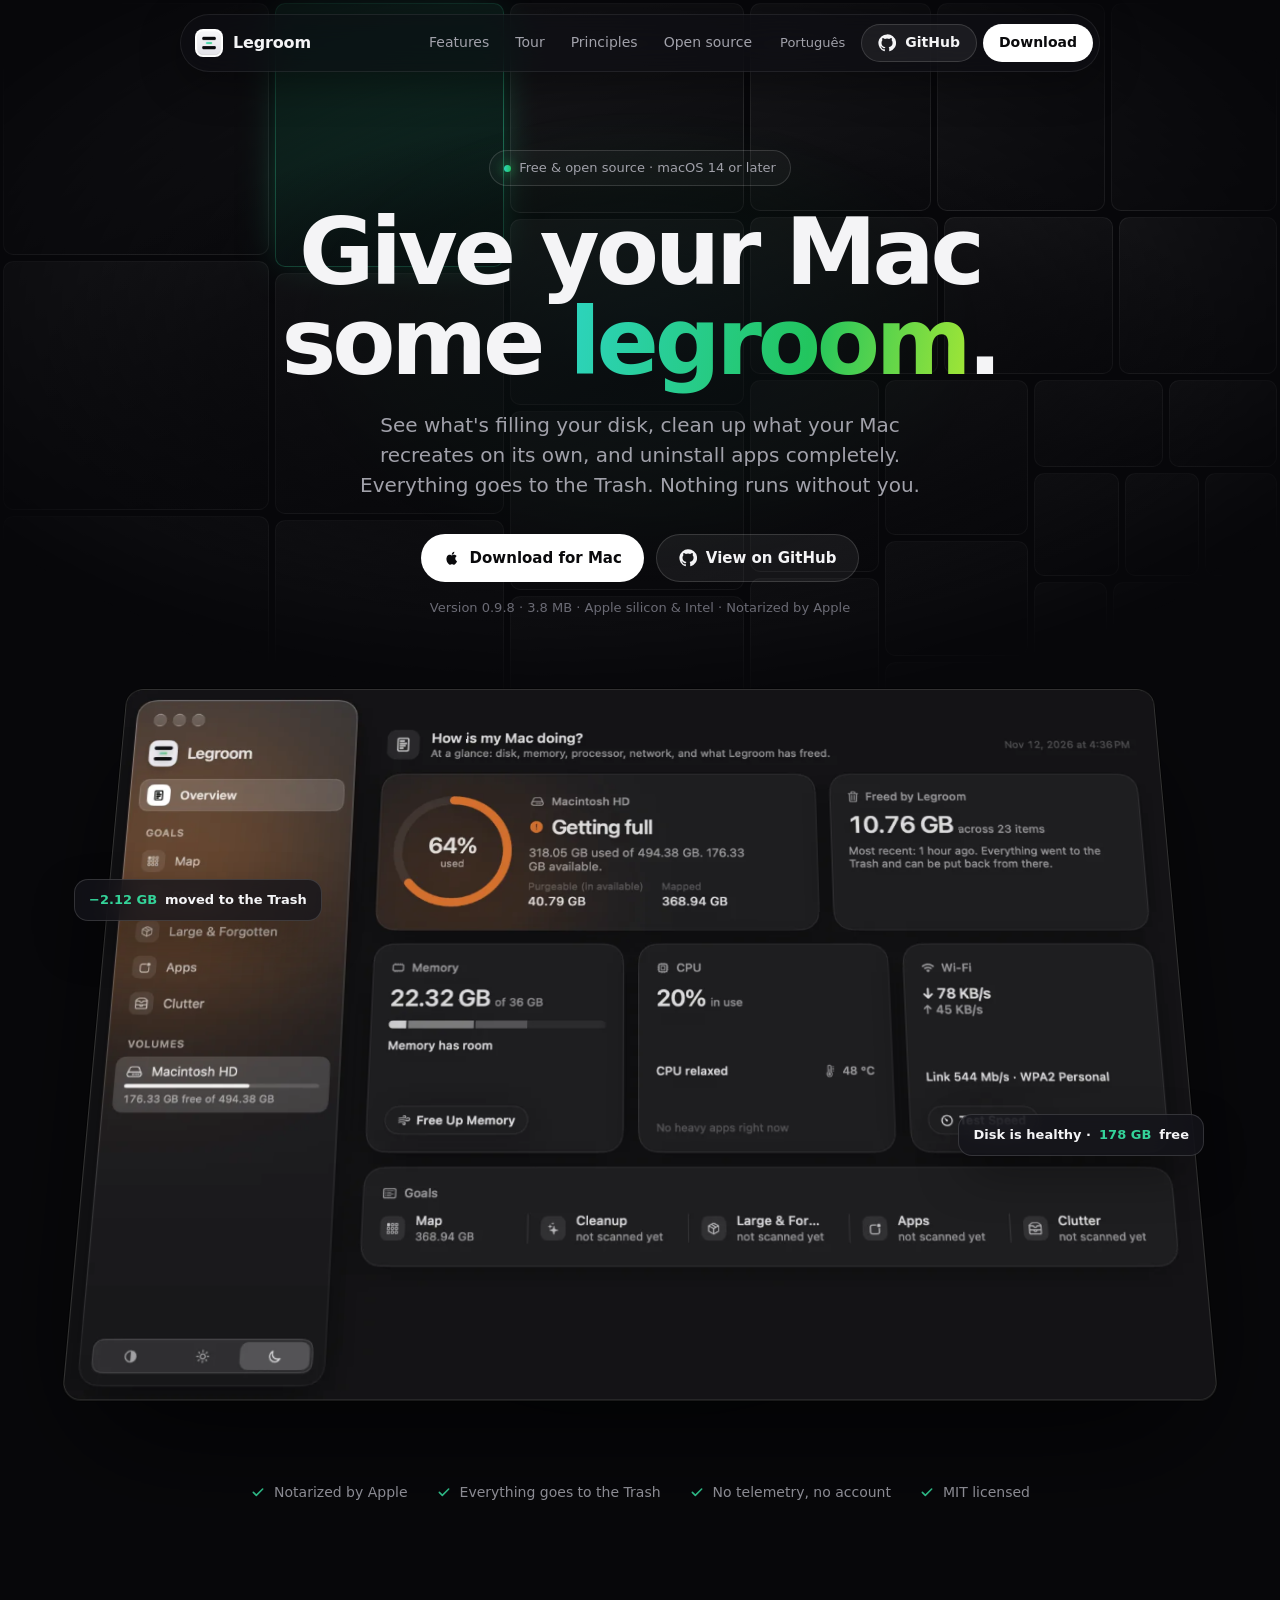
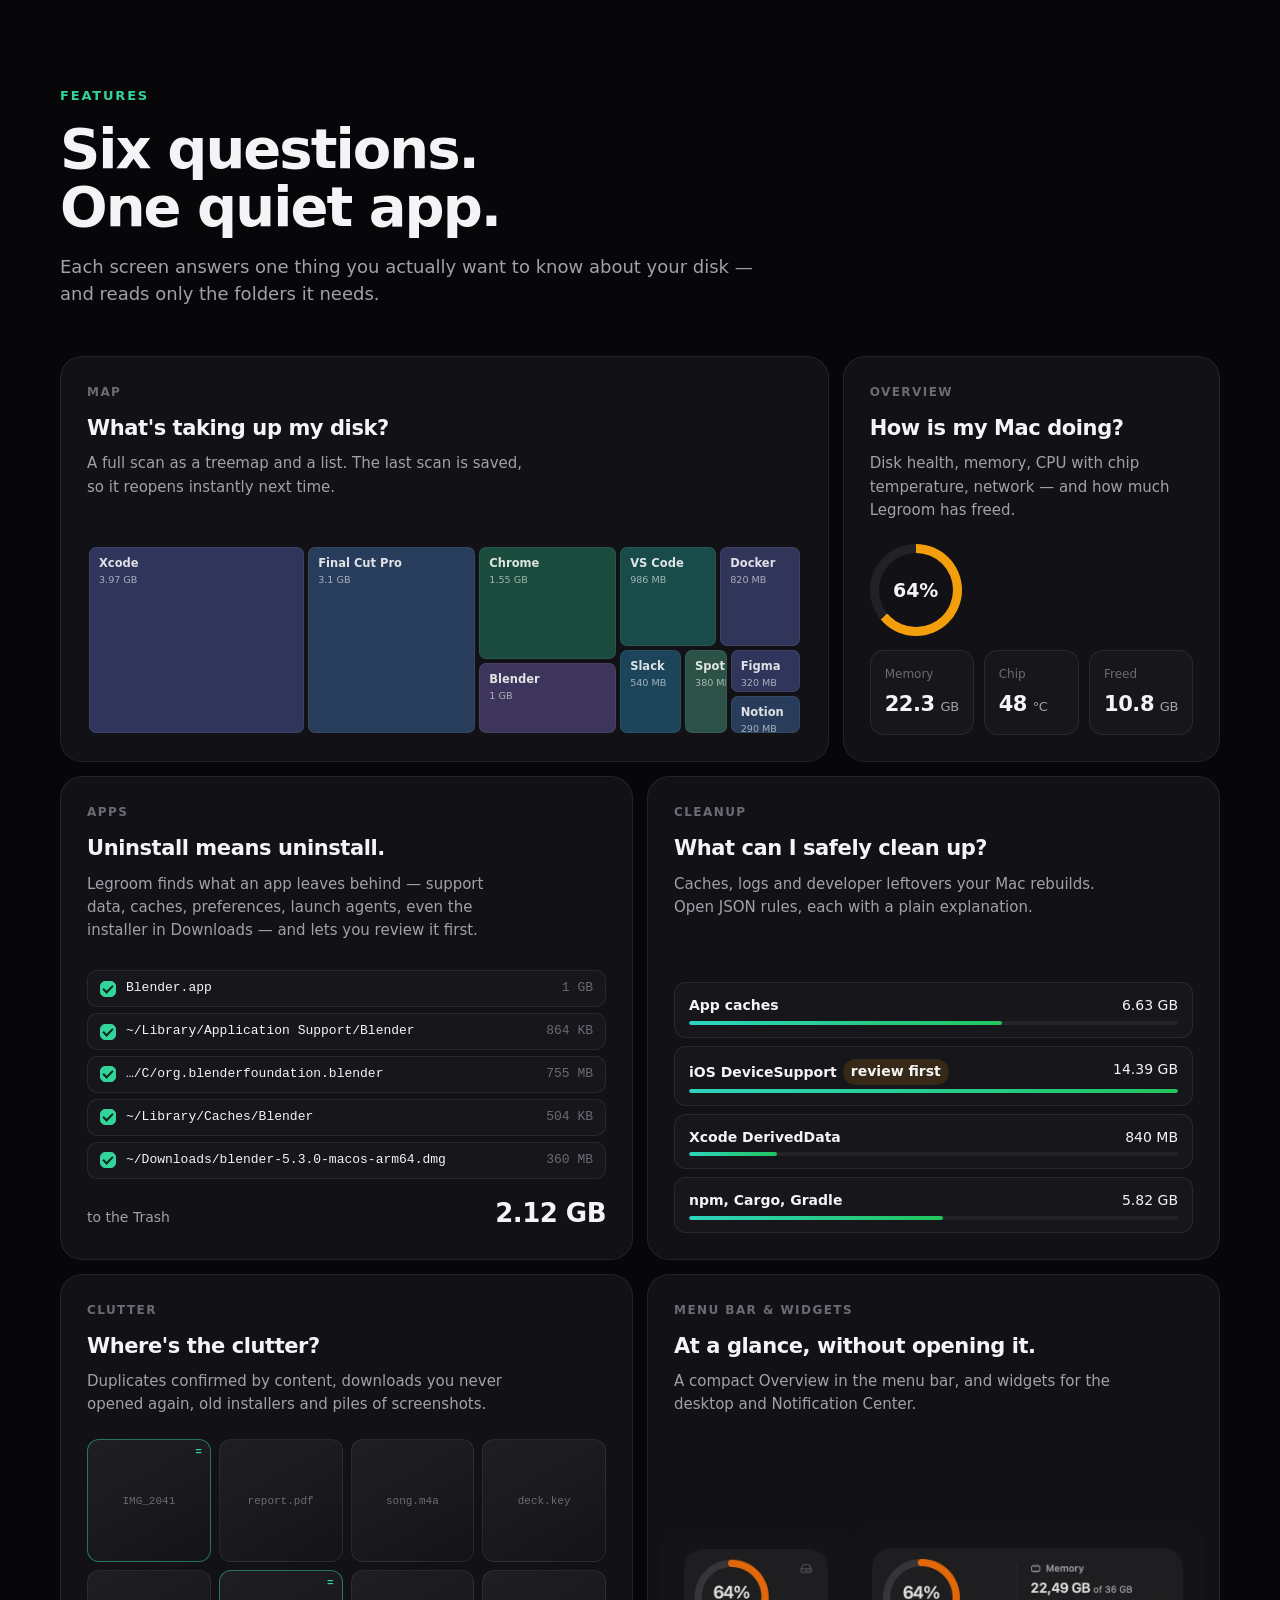
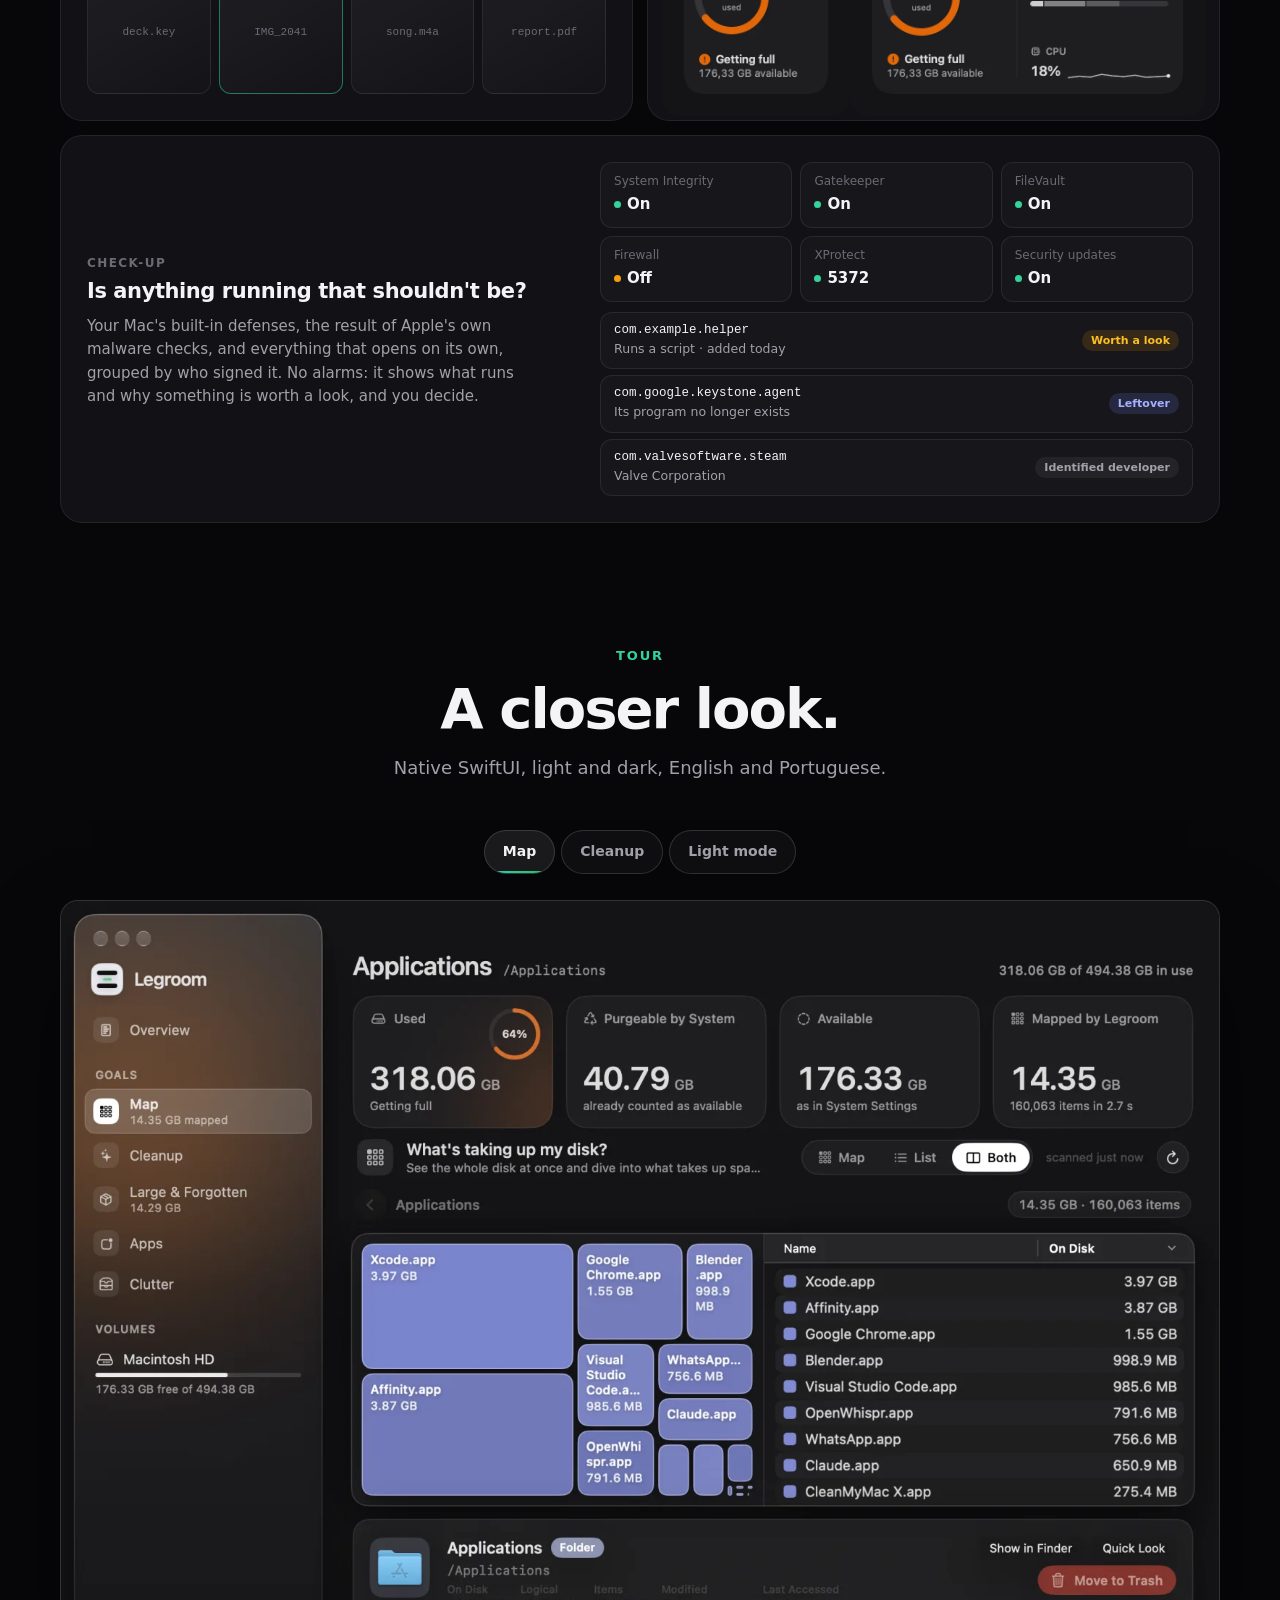
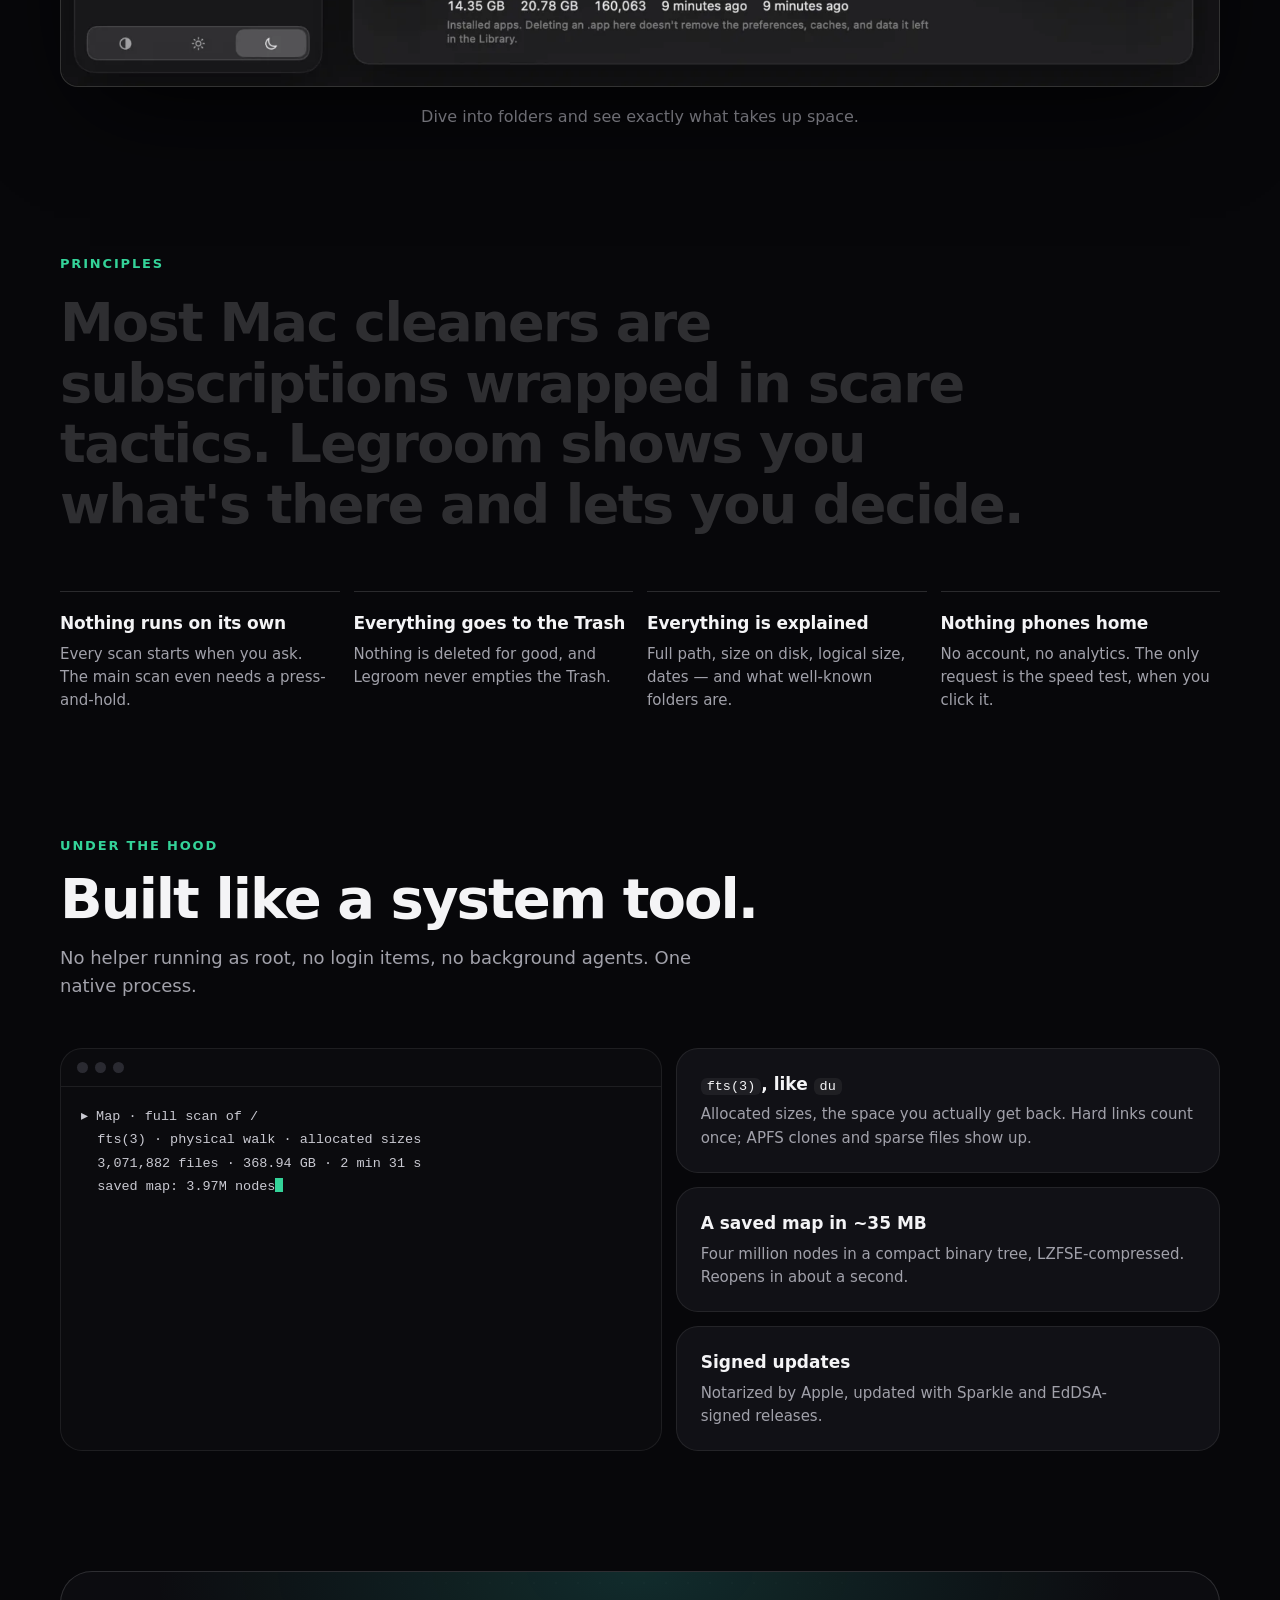
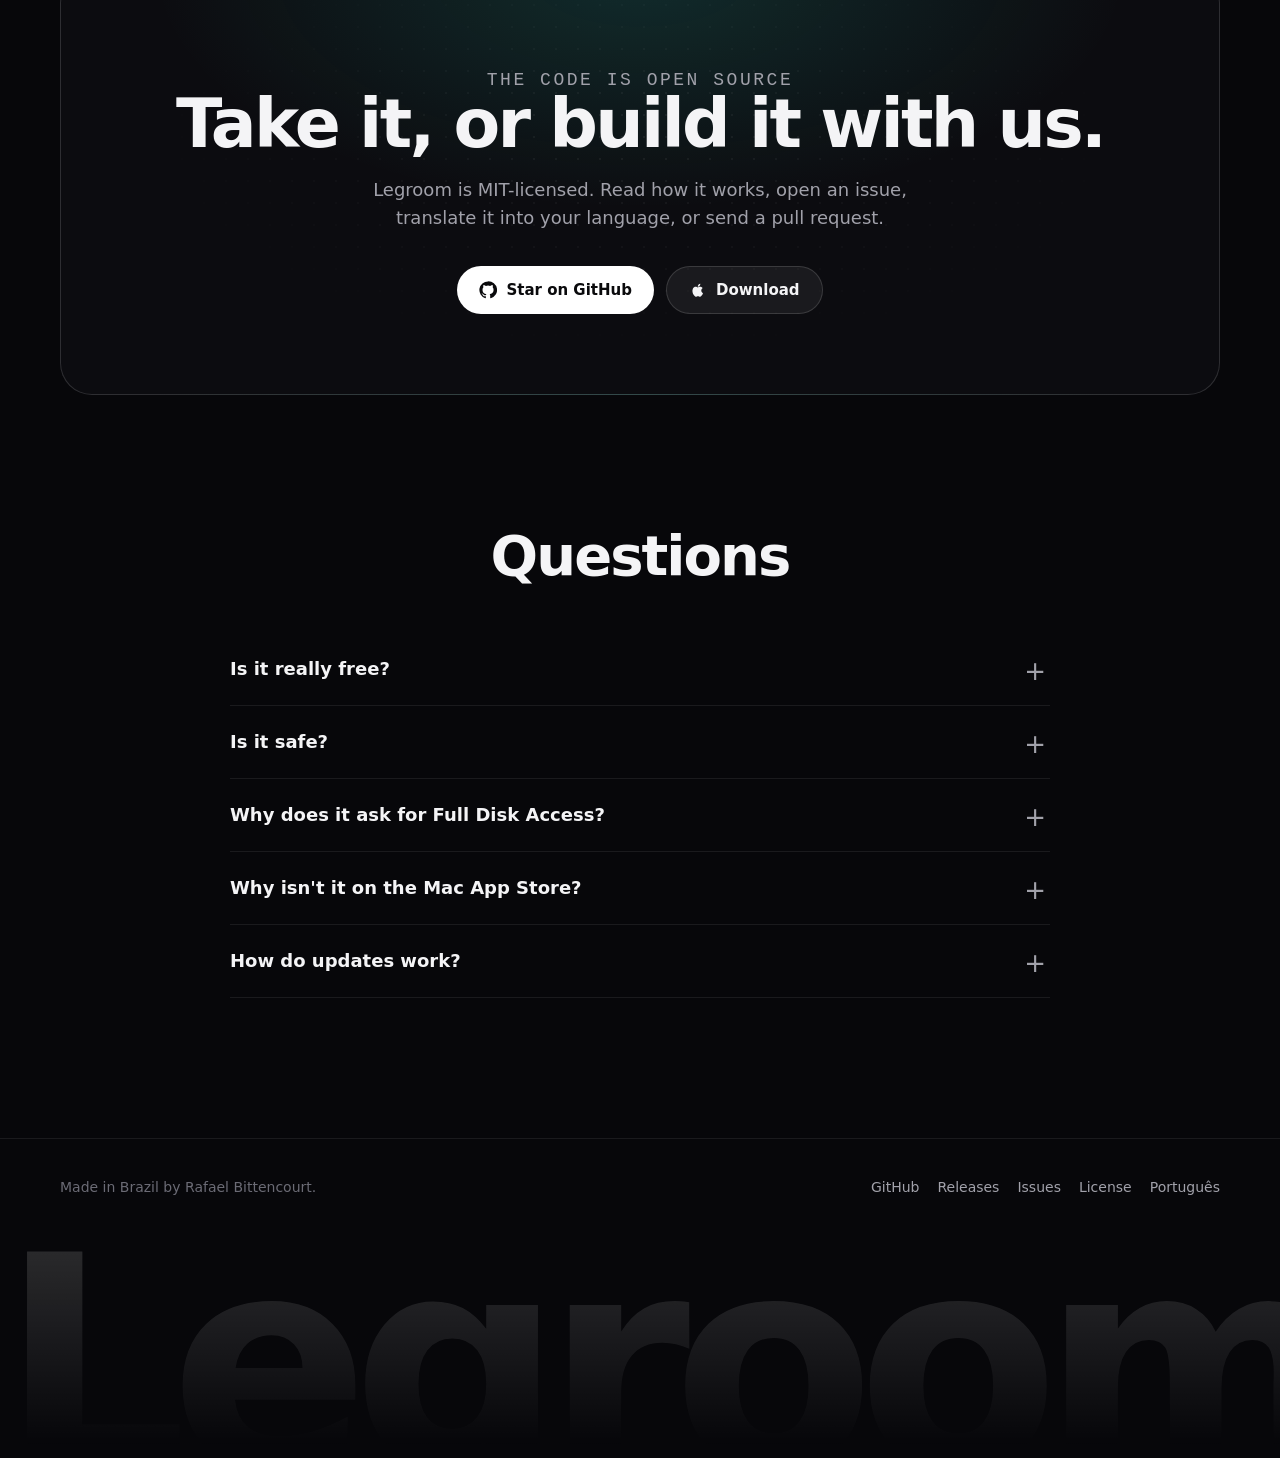
==== commit cdcc6e34: "Add Check-up: Mac defenses, Apple's malware checks and startup items (0.9.9) A new tab that shows th" ====
--- a/docs/index.html
+++ b/docs/index.html
@@ -19,7 +19,7 @@
 <meta name="twitter:card" content="summary_large_image">
 <link rel="icon" type="image/png" href="assets/favicon.png">
 <link rel="apple-touch-icon" href="assets/icon-180.png">
-<link rel="stylesheet" href="assets/site.css?v=727777f7">
+<link rel="stylesheet" href="assets/site.css?v=f052136f">
 <link rel="preload" as="image" href="assets/overview-en.webp" fetchpriority="high">
 <script type="application/ld+json">{"@context": "https://schema.org", "@type": "SoftwareApplication", "name": "Legroom", "operatingSystem": "macOS 14 or later", "applicationCategory": "UtilitiesApplication", "offers": {"@type": "Offer", "price": "0", "priceCurrency": "USD"}, "description": "See what's filling your Mac's disk, clean up caches safely and uninstall apps completely. Free and open source. Everything goes to the Trash; nothing runs on its own.", "url": "https://rafabittt.github.io/legroom/", "downloadUrl": "https://github.com/rafabittt/legroom/releases/latest", "license": "https://opensource.org/licenses/MIT", "codeRepository": "https://github.com/rafabittt/legroom", "inLanguage": "en", "image": "https://rafabittt.github.io/legroom/assets/og.png", "author": {"@type": "Person", "name": "Rafael Bittencourt"}}</script>
 </head>
@@ -82,6 +82,10 @@
       <article class="cell w3 rv d1">
         <span class="tag">Menu bar &amp; widgets</span><h3>At a glance, without opening it.</h3><p>A compact Overview in the menu bar, and widgets for the desktop and Notification Center.</p>
         <div class="viz widgets"><img src="assets/widget-small.webp" alt="" width="416" height="416" loading="lazy" class="ws"><img src="assets/widget-medium.webp" alt="" width="776" height="416" loading="lazy" class="wm"></div>
+      </article>
+      <article class="cell w6 split rv" data-enter>
+        <div><span class="tag">Check-up</span><h3>Is anything running that shouldn&#x27;t be?</h3><p>Your Mac&#x27;s built-in defenses, the result of Apple&#x27;s own malware checks, and everything that opens on its own, grouped by who signed it. No alarms: it shows what runs and why something is worth a look, and you decide.</p></div>
+        <div class="viz"><div class="defs" aria-hidden="true"><div class="def"><small>System Integrity</small><b>On</b></div><div class="def"><small>Gatekeeper</small><b>On</b></div><div class="def"><small>FileVault</small><b>On</b></div><div class="def off"><small>Firewall</small><b>Off</b></div><div class="def"><small>XProtect</small><b>5372</b></div><div class="def"><small>Security updates</small><b>On</b></div></div><div class="srows" aria-hidden="true"><div class="srow k1"><code>com.example.helper</code><span>Runs a script · added today</span><em>Worth a look</em></div><div class="srow k2"><code>com.google.keystone.agent</code><span>Its program no longer exists</span><em>Leftover</em></div><div class="srow k0"><code>com.valvesoftware.steam</code><span>Valve Corporation</span><em>Identified developer</em></div></div></div>
       </article>
     </div>
   </div>
--- a/docs/assets/site.css
+++ b/docs/assets/site.css
@@ -167,6 +167,10 @@
 }
 .cell.w3 { grid-column: span 3; }
 .cell.w4 { grid-column: span 4; }
+.cell.w6 { grid-column: span 6; min-height: 0; }
+.cell.split { display: grid; grid-template-columns: .9fr 1.1fr; gap: 28px; align-items: center; }
+.cell.split .viz { margin-top: 0; padding-top: 0; }
+.cell.split > * { min-width: 0; }
 .cell::before { /* cursor spotlight */
   content: ""; position: absolute; inset: 0; z-index: -1; opacity: 0; transition: opacity .3s;
   background: radial-gradient(420px circle at var(--mx, 50%) var(--my, 50%), rgba(52,211,153,.10), transparent 60%);
@@ -227,6 +231,21 @@
 .dupe { aspect-ratio: 1; border-radius: 12px; border: 1px solid var(--line); background: linear-gradient(150deg, rgba(255,255,255,.06), rgba(255,255,255,.01)); display: grid; place-items: center; font: 11px ui-monospace, Menlo, monospace; color: var(--dim2); position: relative; transition: transform .5s var(--ease), border-color .3s; }
 .dupe.same { border-color: rgba(52,211,153,.5); }
 .dupe.same::after { content: "="; position: absolute; top: 6px; right: 8px; color: var(--accent); font-weight: 700; }
+
+/* check-up */
+.defs { display: grid; grid-template-columns: repeat(3, minmax(0, 1fr)); gap: 8px; }
+.def { padding: 11px 13px; border-radius: 12px; background: rgba(255,255,255,.025); border: 1px solid var(--line); }
+.def small { display: block; color: var(--dim2); font-size: 12px; line-height: 1.3; }
+.def b { display: flex; align-items: center; gap: 6px; font-size: 15px; margin-top: 3px; }
+.def b::before { content: ""; width: 7px; height: 7px; border-radius: 50%; background: var(--accent); }
+.def.off b::before { background: #f59e0b; }
+.srows { display: grid; gap: 6px; margin-top: 10px; }
+.srow { display: grid; grid-template-columns: minmax(0, 1fr) auto; gap: 2px 12px; padding: 10px 13px; border-radius: 12px; background: rgba(255,255,255,.025); border: 1px solid var(--line); }
+.srow code { font: 12.5px ui-monospace, "SF Mono", Menlo, monospace; color: var(--text); overflow: hidden; text-overflow: ellipsis; white-space: nowrap; }
+.srow span { grid-row: 2; font-size: 12.5px; color: var(--dim); }
+.srow em { grid-row: 1 / 3; grid-column: 2; align-self: center; font-style: normal; font-size: 11px; font-weight: 600; padding: 2px 9px; border-radius: 999px; background: rgba(255,255,255,.06); color: var(--dim); white-space: nowrap; }
+.srow.k1 em { background: rgba(245,158,11,.14); color: #fbbf24; }
+.srow.k2 em { background: rgba(124,140,255,.16); color: #a5b0ff; }
 
 /* widgets */
 .widgets { display: flex; gap: 0; align-items: flex-end; justify-content: center; margin: 0 -18px -22px; }
@@ -321,7 +340,13 @@
 /* ---------- responsive ---------- */
 @media (max-width: 980px) {
   .bento { grid-template-columns: repeat(2, 1fr); }
-  .cell, .cell.w3, .cell.w4 { grid-column: span 2; }
+  .cell, .cell.w3, .cell.w4, .cell.w6 { grid-column: span 2; }
+  .cell.split { grid-template-columns: 1fr; gap: 0; }
+  .cell.split .viz { padding-top: 22px; }
+  .defs { grid-template-columns: repeat(2, minmax(0, 1fr)); }
+  .srow { grid-template-columns: minmax(0, 1fr); }
+  .srow span { grid-row: auto; }
+  .srow em { grid-row: auto; grid-column: auto; justify-self: start; margin-top: 6px; }
   .hood { grid-template-columns: 1fr; }
   .rules { grid-template-columns: repeat(2, 1fr); }
   .chip { display: none; }
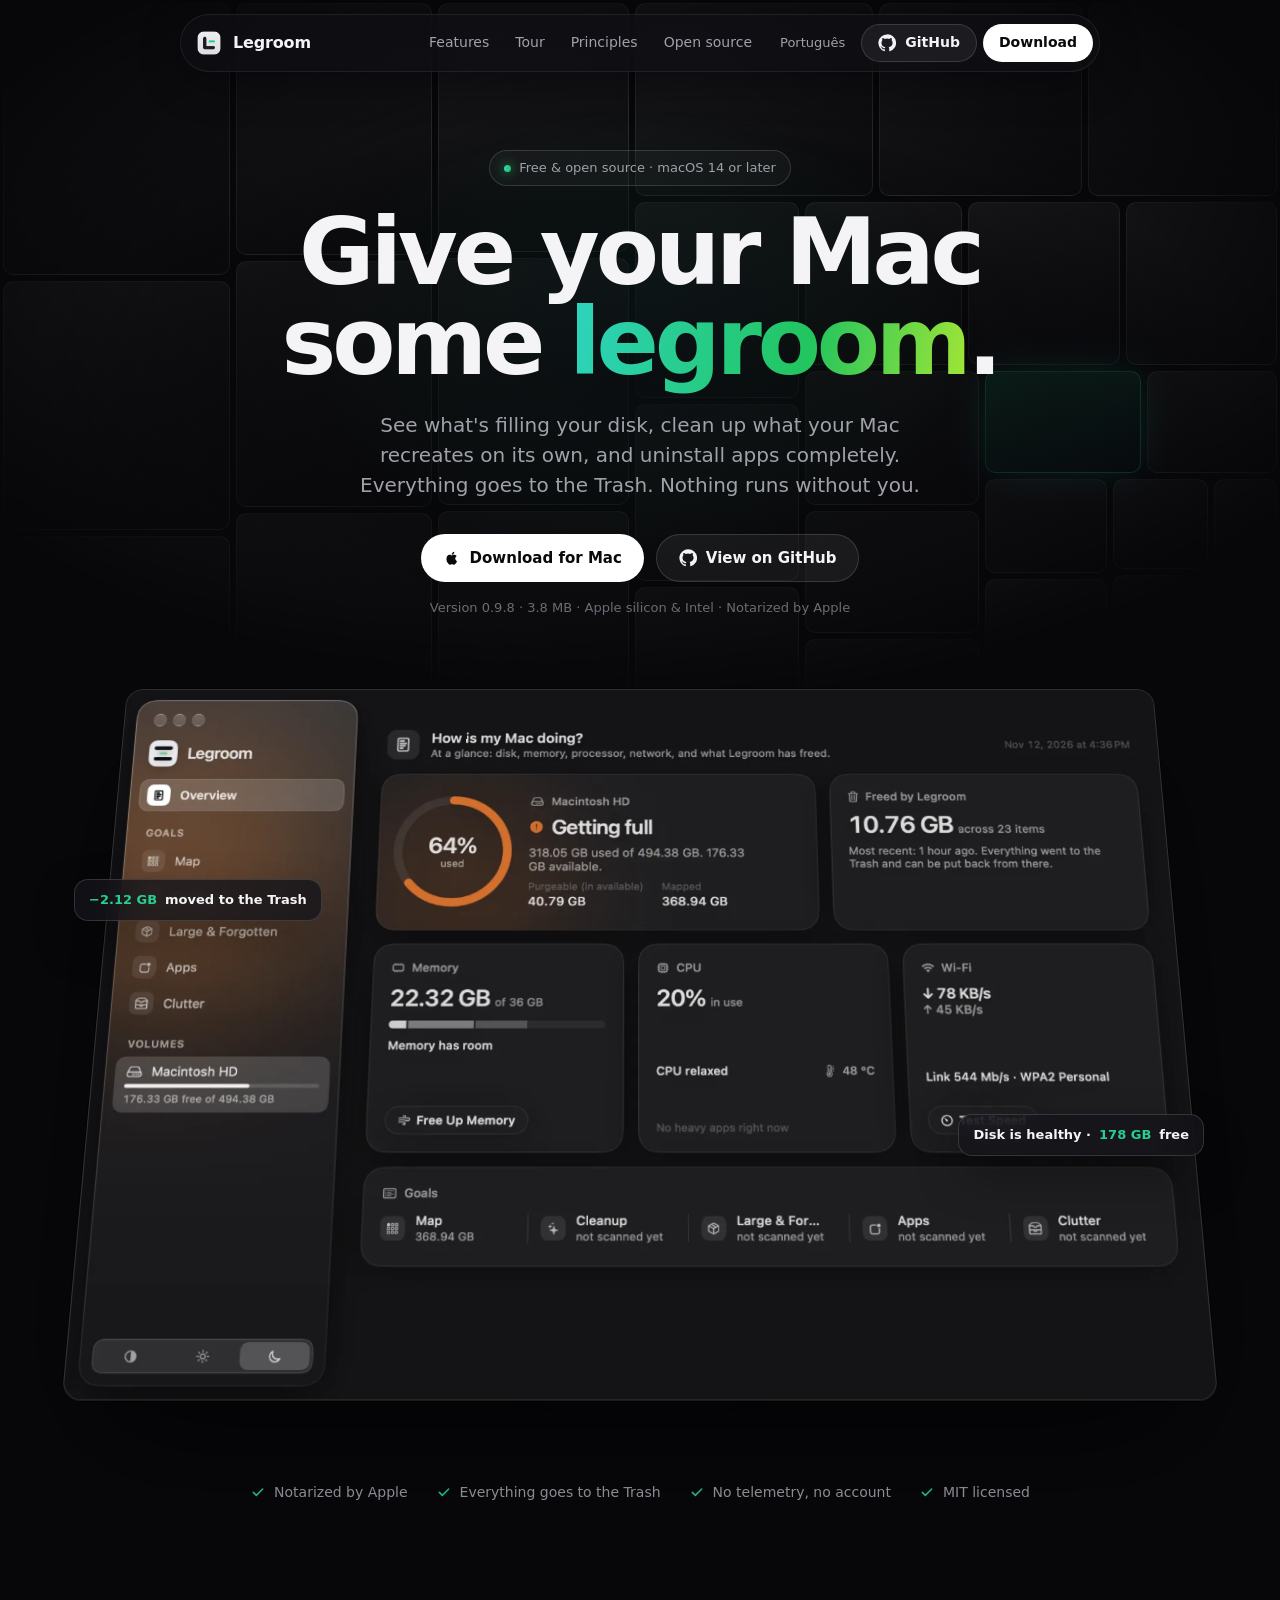
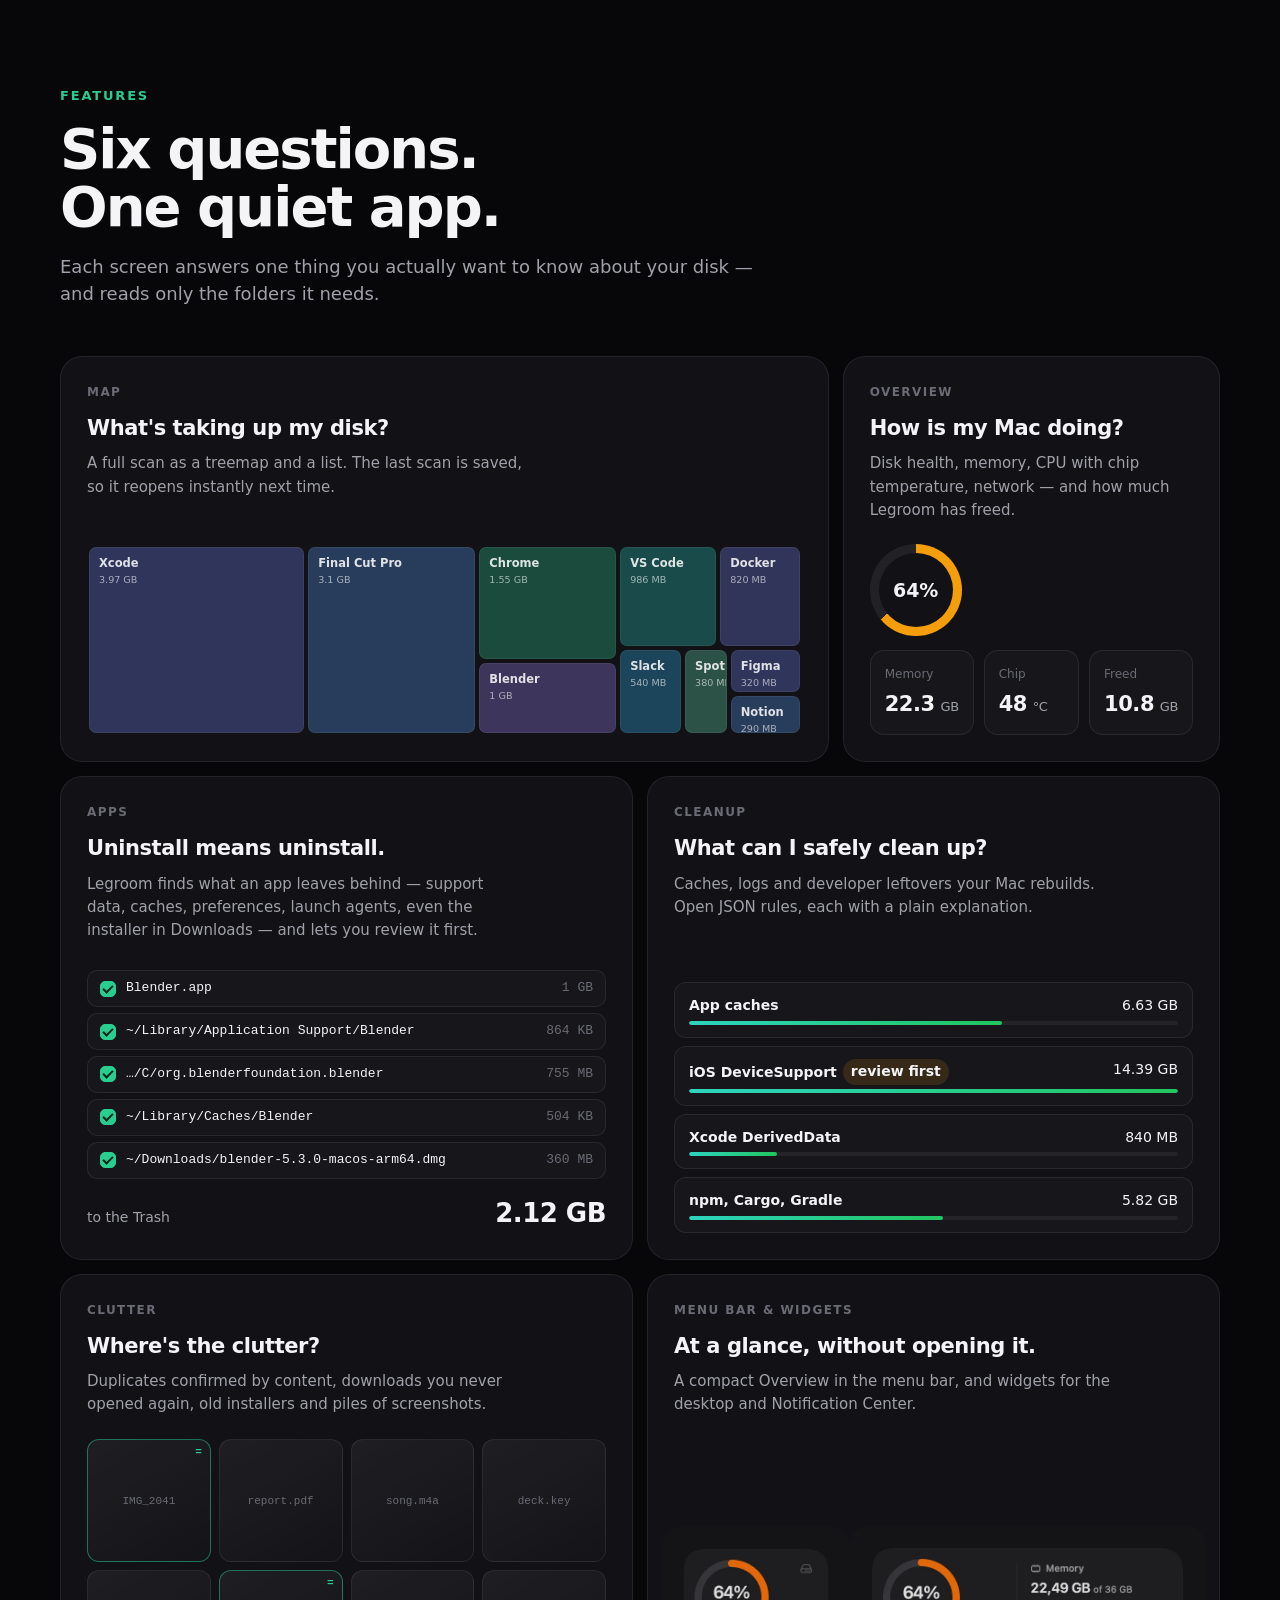
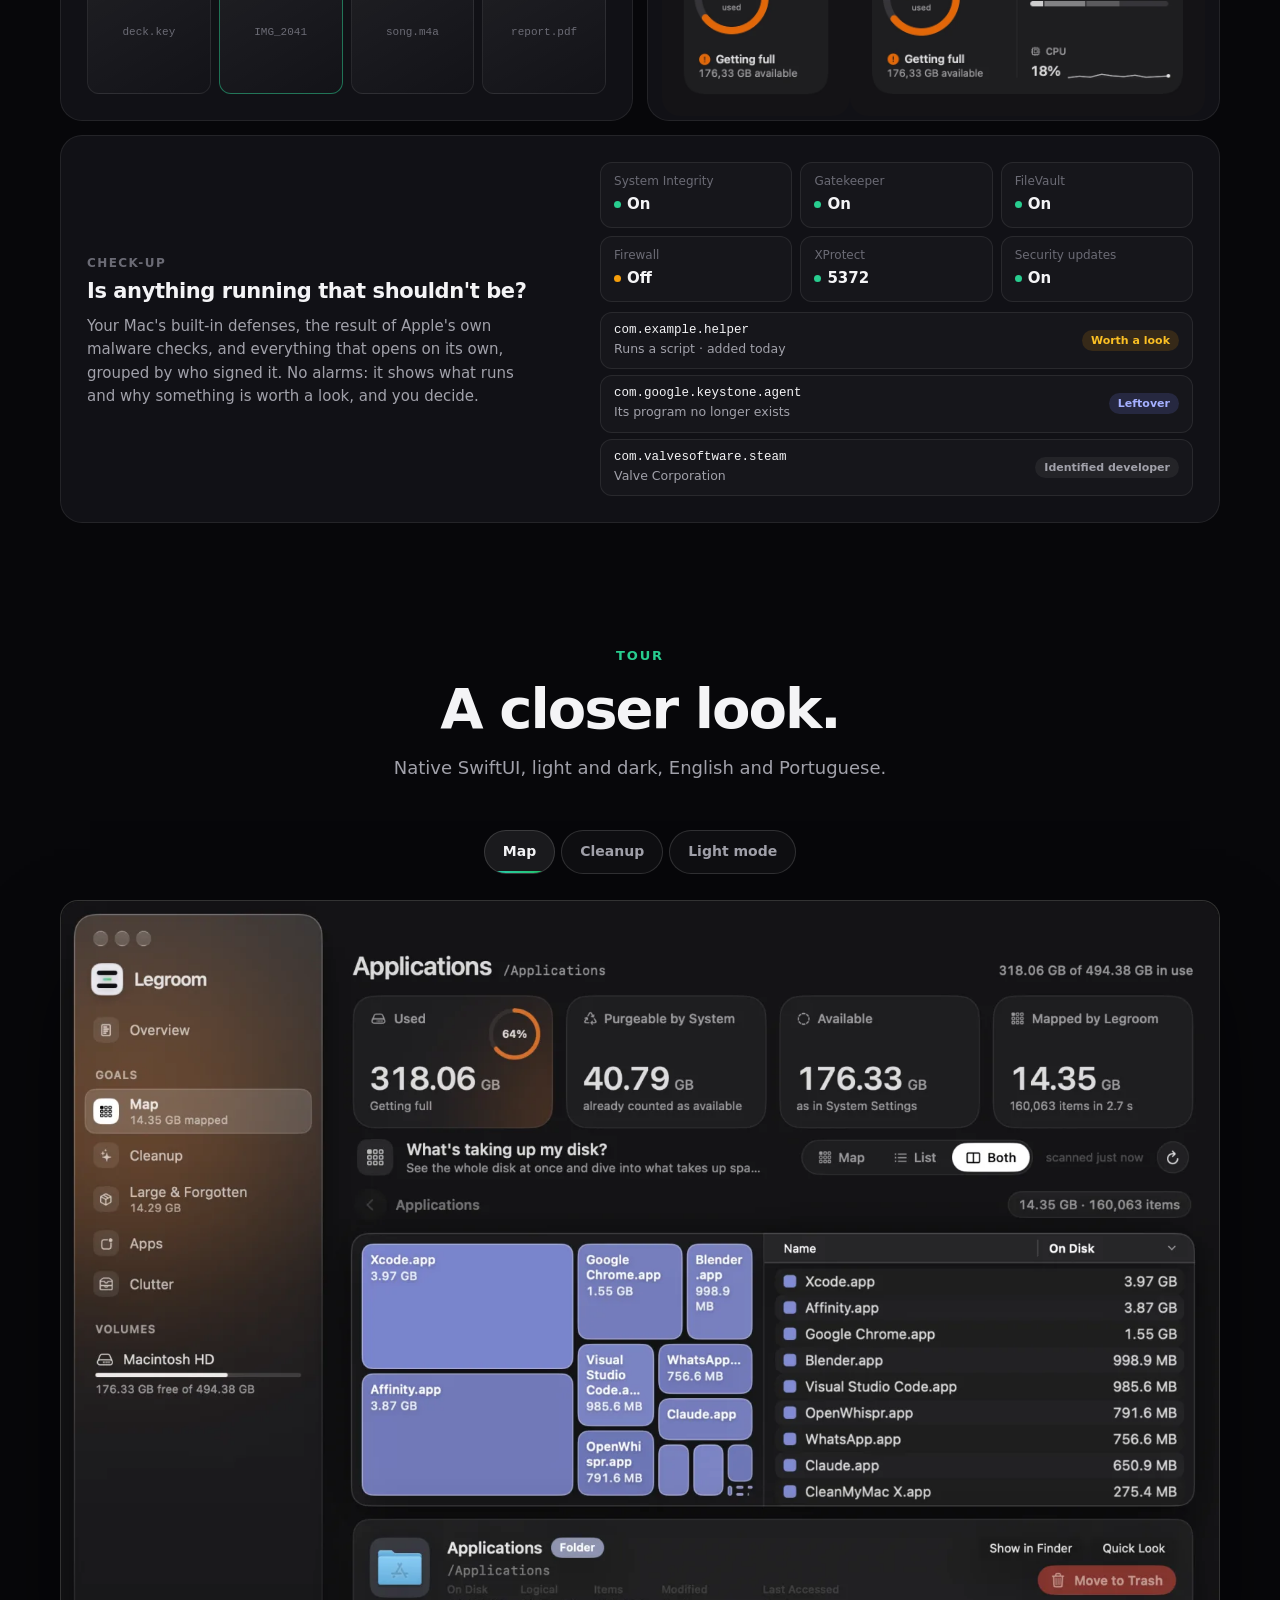
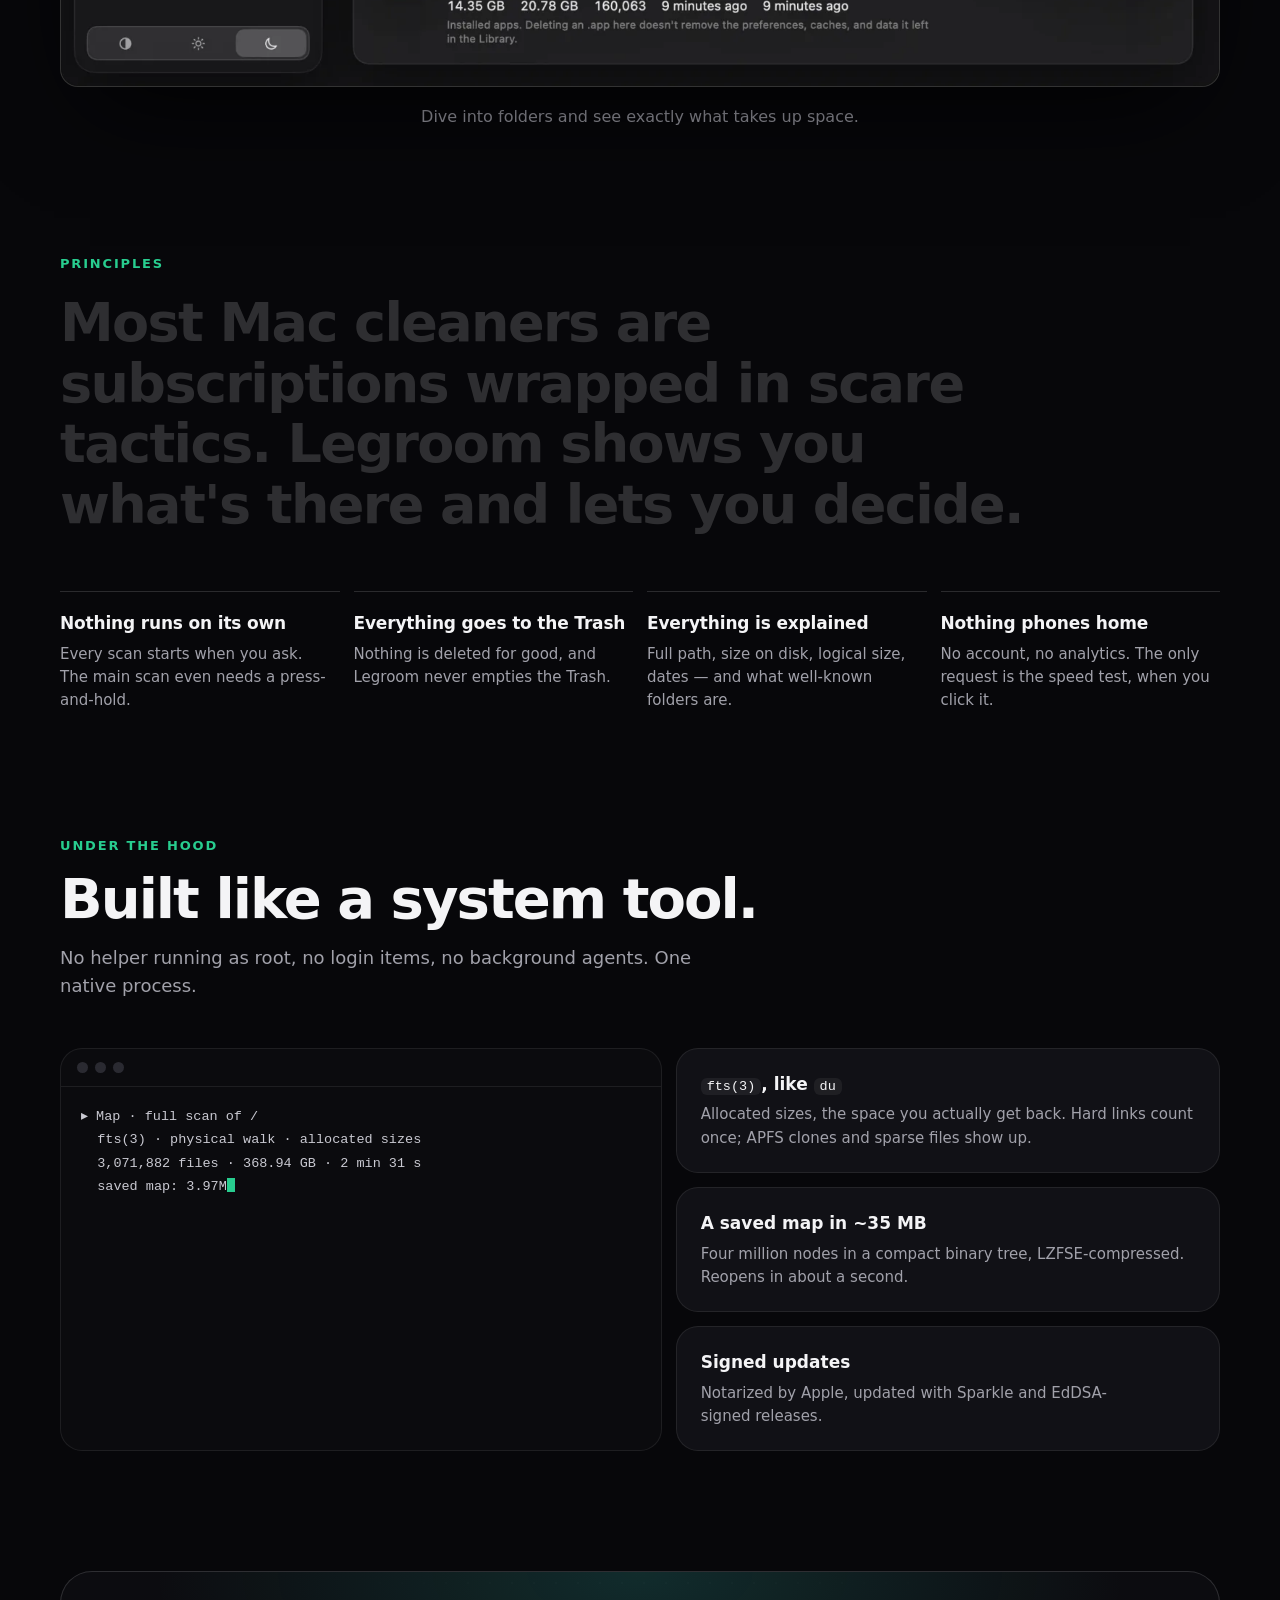
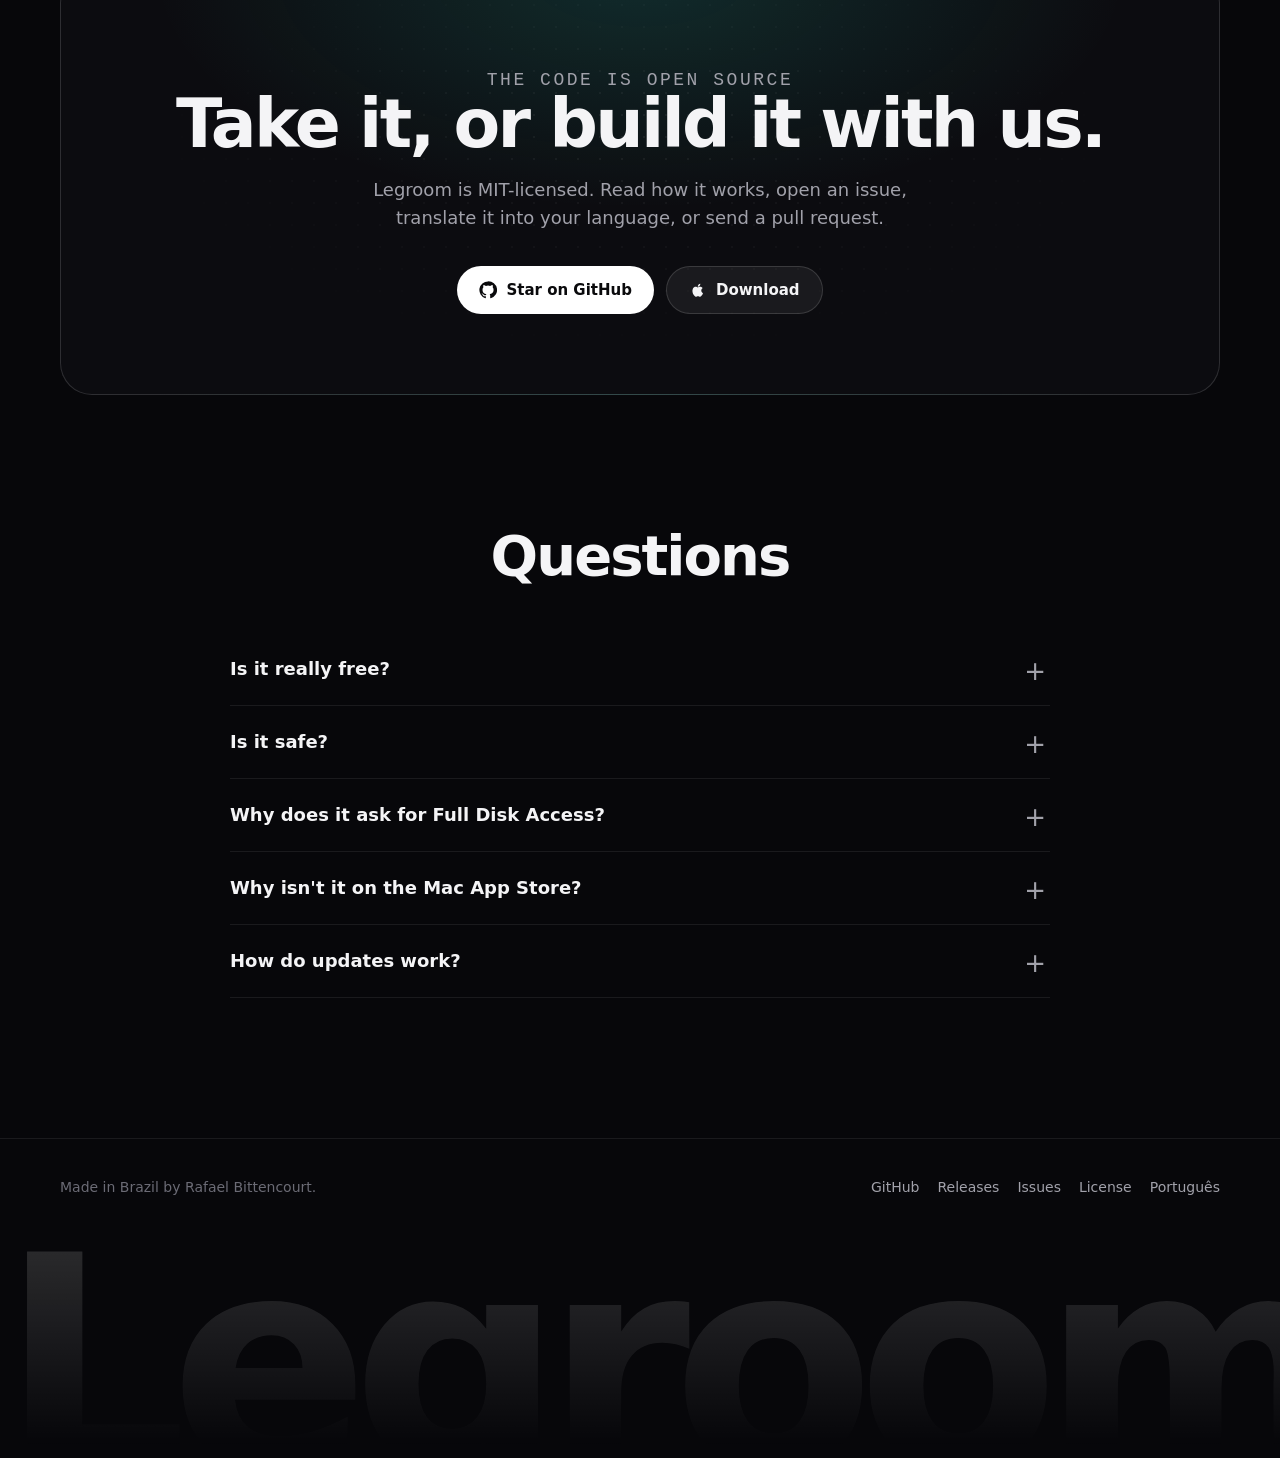
==== commit 38bb1cda: "New app icon in the Icon Composer format; one brand green (1.0.4) The icon is now an L drawn as a se" ====
--- a/docs/index.html
+++ b/docs/index.html
@@ -19,7 +19,7 @@
 <meta name="twitter:card" content="summary_large_image">
 <link rel="icon" type="image/png" href="assets/favicon.png">
 <link rel="apple-touch-icon" href="assets/icon-180.png">
-<link rel="stylesheet" href="assets/site.css?v=f052136f">
+<link rel="stylesheet" href="assets/site.css?v=a4148f2f">
 <link rel="preload" as="image" href="assets/overview-en.webp" fetchpriority="high">
 <script type="application/ld+json">{"@context": "https://schema.org", "@type": "SoftwareApplication", "name": "Legroom", "operatingSystem": "macOS 14 or later", "applicationCategory": "UtilitiesApplication", "offers": {"@type": "Offer", "price": "0", "priceCurrency": "USD"}, "description": "See what's filling your Mac's disk, clean up caches safely and uninstall apps completely. Free and open source. Everything goes to the Trash; nothing runs on its own.", "url": "https://rafabittt.github.io/legroom/", "downloadUrl": "https://github.com/rafabittt/legroom/releases/latest", "license": "https://opensource.org/licenses/MIT", "codeRepository": "https://github.com/rafabittt/legroom", "inLanguage": "en", "image": "https://rafabittt.github.io/legroom/assets/og.png", "author": {"@type": "Person", "name": "Rafael Bittencourt"}}</script>
 </head>
--- a/docs/assets/site.css
+++ b/docs/assets/site.css
@@ -11,7 +11,7 @@
   --dim2: #6b6b75;
   --g1: #2dd4bf;
   --g2: #22c55e;
-  --accent: #34d399;
+  --accent: #28cd8f;
   --warm: #f59e0b;
   --ease: cubic-bezier(.22, 1, .36, 1);
   --radius: 22px;
@@ -63,8 +63,8 @@
 }
 .btn:active { transform: scale(.97); }
 .btn svg { width: 18px; height: 18px; flex: none; }
-.btn-primary { background: #fff; color: #0a0a0c; box-shadow: 0 0 0 0 rgba(52,211,153,0); }
-.btn-primary:hover { box-shadow: 0 8px 40px -6px rgba(52,211,153,.55); }
+.btn-primary { background: #fff; color: #0a0a0c; box-shadow: 0 0 0 0 rgba(40,205,143,0); }
+.btn-primary:hover { box-shadow: 0 8px 40px -6px rgba(40,205,143,.55); }
 .btn-ghost { background: rgba(255,255,255,.06); color: var(--text); border: 1px solid var(--line2); }
 .btn-ghost:hover { background: rgba(255,255,255,.1); }
 .btn-sm { --bh: 38px; padding: 0 16px; font-size: 14px; }
@@ -84,7 +84,7 @@
   background: linear-gradient(160deg, rgba(255,255,255,.085), rgba(255,255,255,.02));
   transition: left .9s var(--ease), top .9s var(--ease), width .9s var(--ease), height .9s var(--ease), opacity .6s var(--ease), transform .6s var(--ease), background .6s;
 }
-.tree .blk.hot { background: linear-gradient(160deg, rgba(52,211,153,.28), rgba(45,212,191,.05)); border-color: rgba(52,211,153,.45); box-shadow: 0 0 40px -8px rgba(52,211,153,.5); }
+.tree .blk.hot { background: linear-gradient(160deg, rgba(40,205,143,.28), rgba(45,212,191,.05)); border-color: rgba(40,205,143,.45); box-shadow: 0 0 40px -8px rgba(40,205,143,.5); }
 .tree .blk.gone { opacity: 0; transform: scale(.6) translateY(30px); }
 .hero::before {
   content: ""; position: absolute; z-index: -2; left: 50%; top: 40px; width: 900px; height: 600px; translate: -50% 0;
@@ -124,7 +124,7 @@
 .stage { perspective: 1600px; margin: 70px auto 0; width: min(1080px, 100% - 32px); position: relative; }
 .stage::after {
   content: ""; position: absolute; inset: 18% 8% -6% 8%; z-index: -1; border-radius: 40px;
-  background: radial-gradient(closest-side, rgba(52,211,153,.35), transparent 70%); filter: blur(40px);
+  background: radial-gradient(closest-side, rgba(40,205,143,.35), transparent 70%); filter: blur(40px);
 }
 .window {
   border-radius: 18px; overflow: hidden; border: 1px solid var(--line2);
@@ -173,11 +173,11 @@
 .cell.split > * { min-width: 0; }
 .cell::before { /* cursor spotlight */
   content: ""; position: absolute; inset: 0; z-index: -1; opacity: 0; transition: opacity .3s;
-  background: radial-gradient(420px circle at var(--mx, 50%) var(--my, 50%), rgba(52,211,153,.10), transparent 60%);
+  background: radial-gradient(420px circle at var(--mx, 50%) var(--my, 50%), rgba(40,205,143,.10), transparent 60%);
 }
 .cell::after { /* border glow */
   content: ""; position: absolute; inset: 0; border-radius: inherit; padding: 1px; pointer-events: none; opacity: 0; transition: opacity .3s;
-  background: radial-gradient(260px circle at var(--mx, 50%) var(--my, 50%), rgba(52,211,153,.6), transparent 60%);
+  background: radial-gradient(260px circle at var(--mx, 50%) var(--my, 50%), rgba(40,205,143,.6), transparent 60%);
   -webkit-mask: linear-gradient(#000 0 0) content-box, linear-gradient(#000 0 0); -webkit-mask-composite: xor;
           mask: linear-gradient(#000 0 0) content-box exclude, linear-gradient(#000 0 0);
 }
@@ -229,7 +229,7 @@
 /* clutter dupes */
 .dupes { display: grid; grid-template-columns: repeat(4, 1fr); gap: 8px; }
 .dupe { aspect-ratio: 1; border-radius: 12px; border: 1px solid var(--line); background: linear-gradient(150deg, rgba(255,255,255,.06), rgba(255,255,255,.01)); display: grid; place-items: center; font: 11px ui-monospace, Menlo, monospace; color: var(--dim2); position: relative; transition: transform .5s var(--ease), border-color .3s; }
-.dupe.same { border-color: rgba(52,211,153,.5); }
+.dupe.same { border-color: rgba(40,205,143,.5); }
 .dupe.same::after { content: "="; position: absolute; top: 6px; right: 8px; color: var(--accent); font-weight: 700; }
 
 /* check-up */
